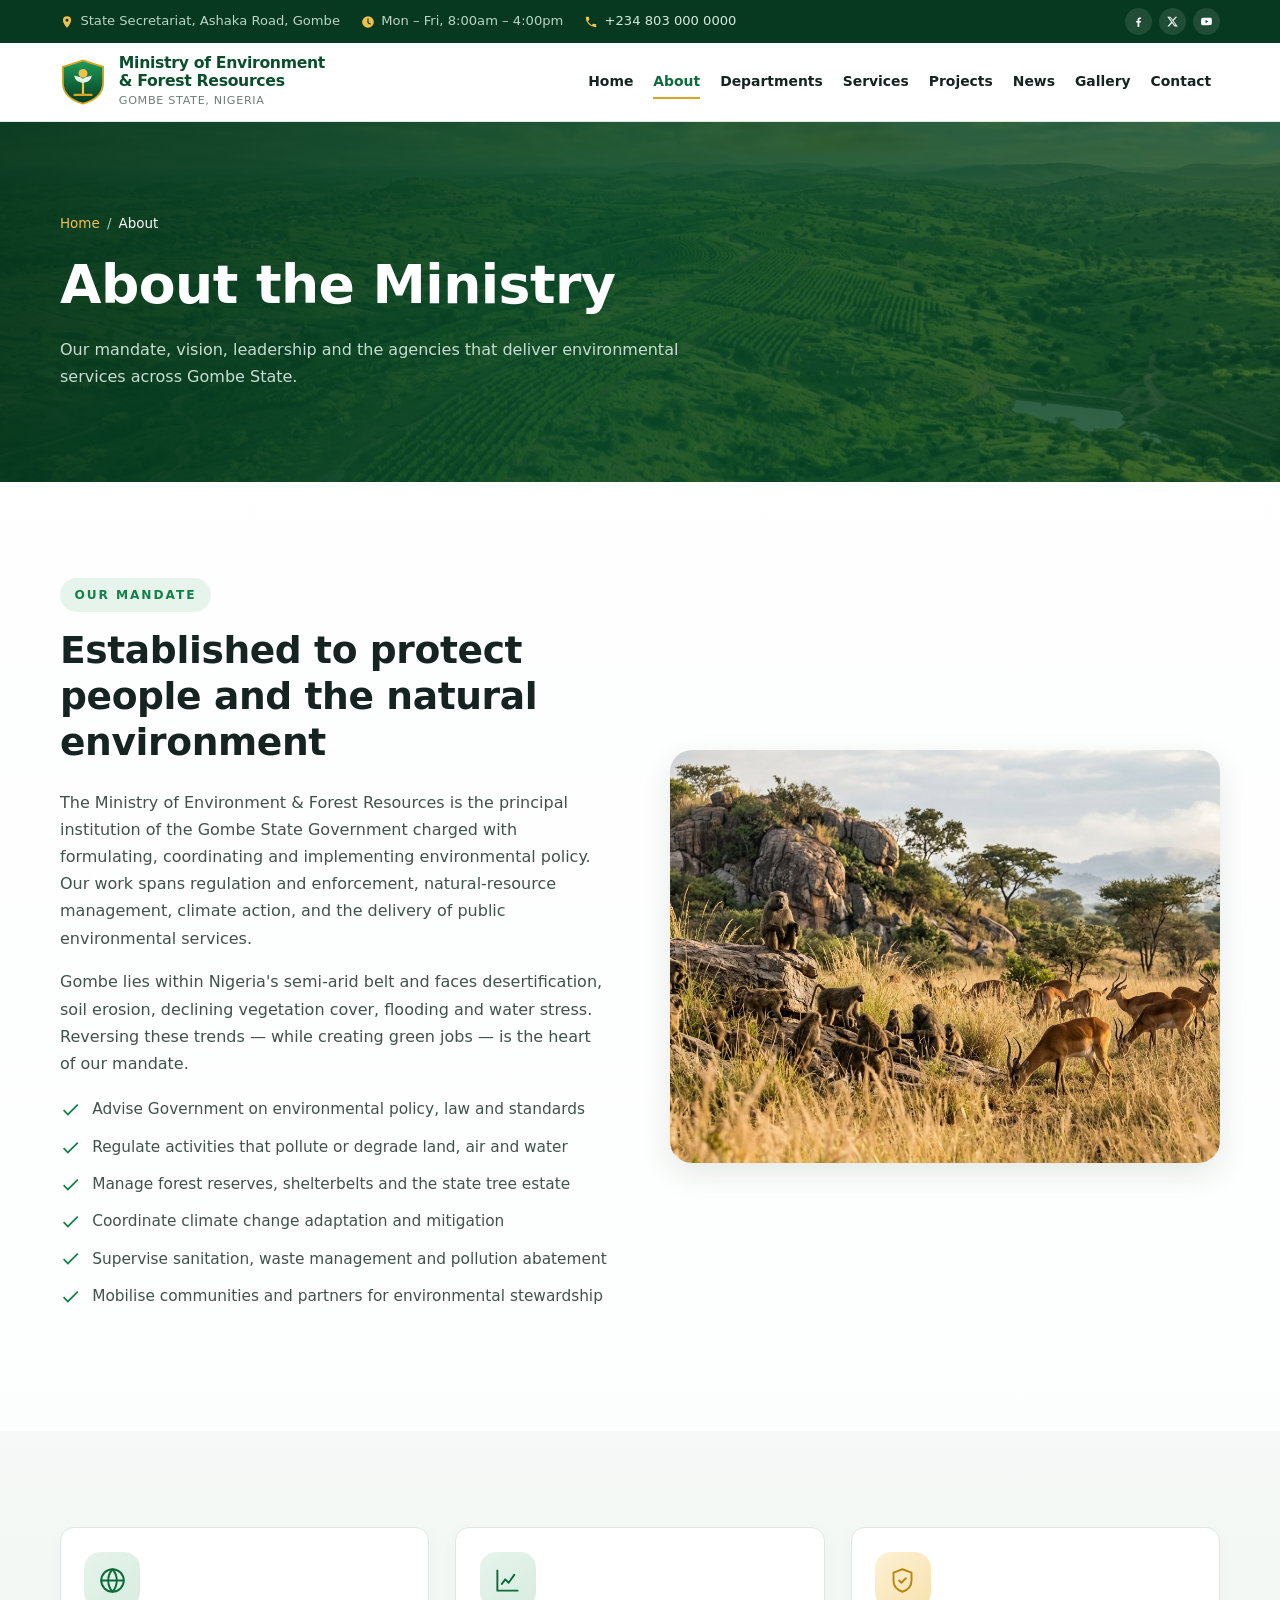
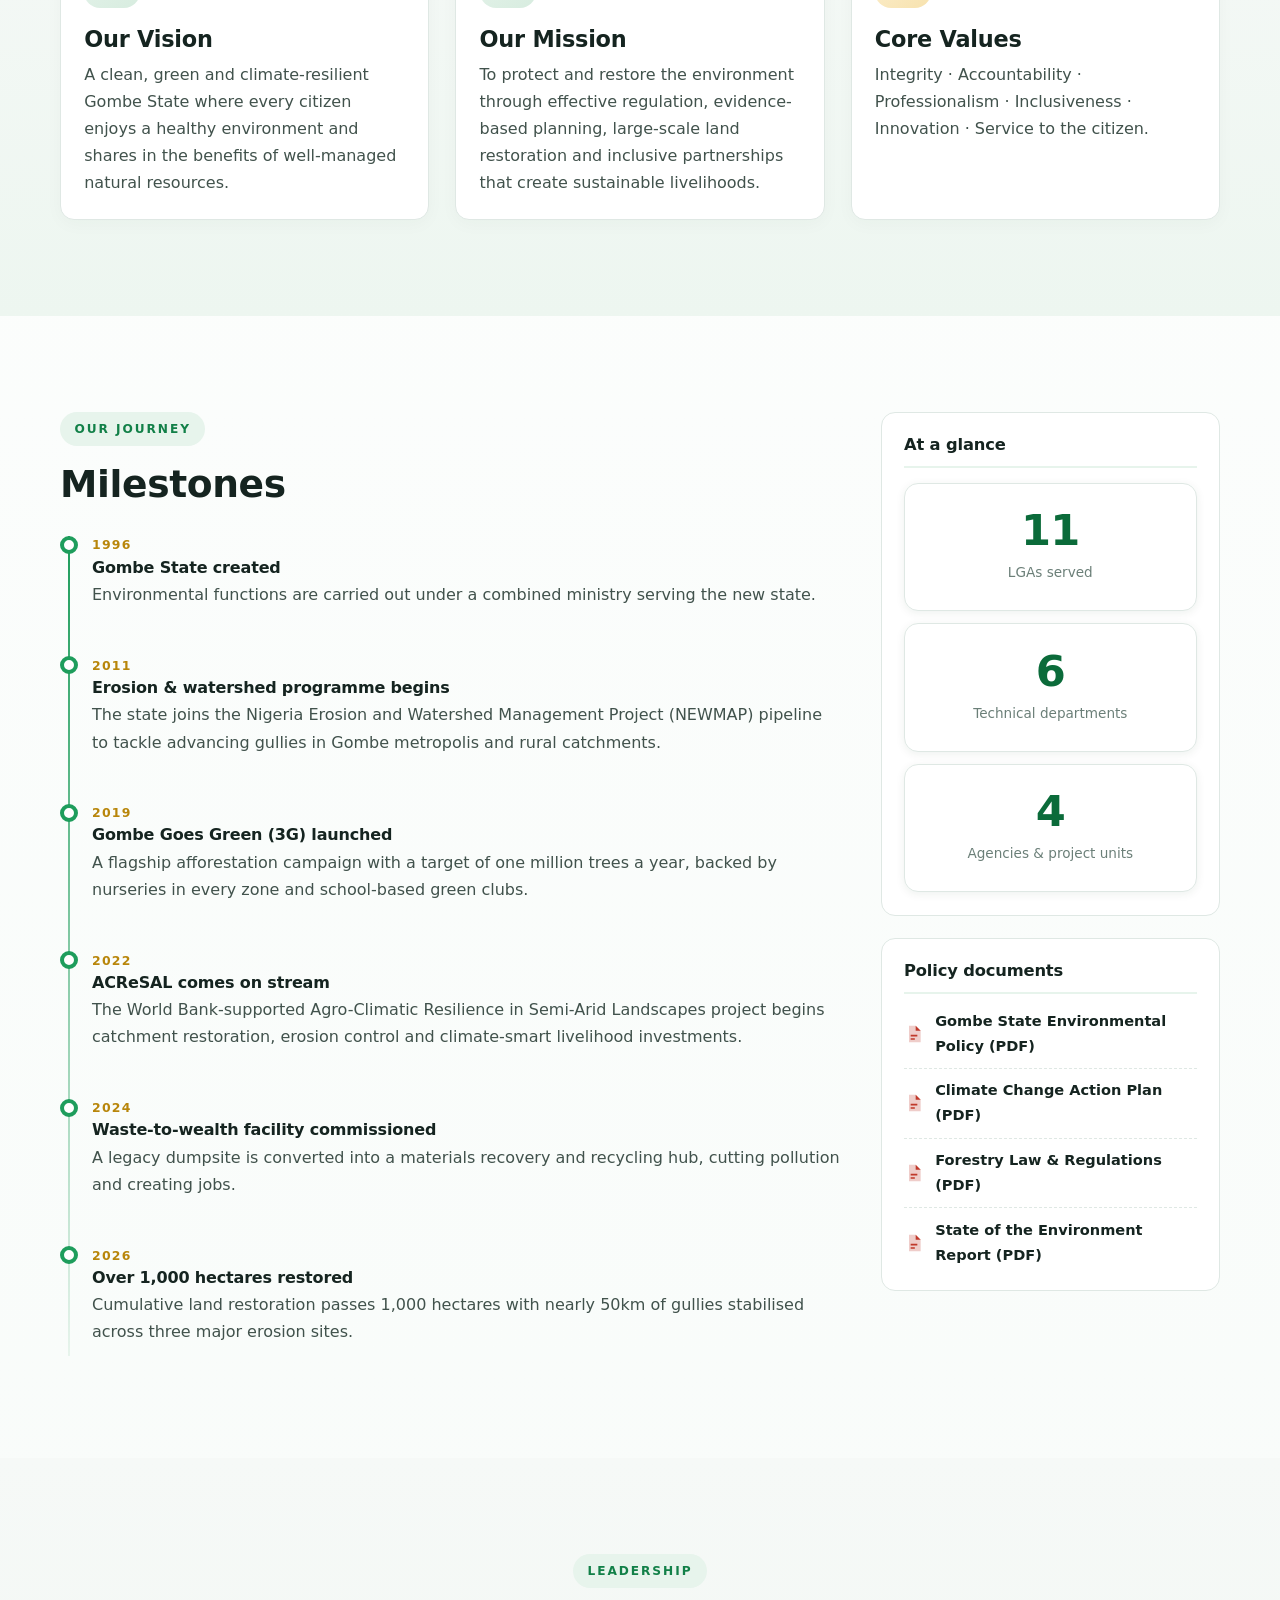
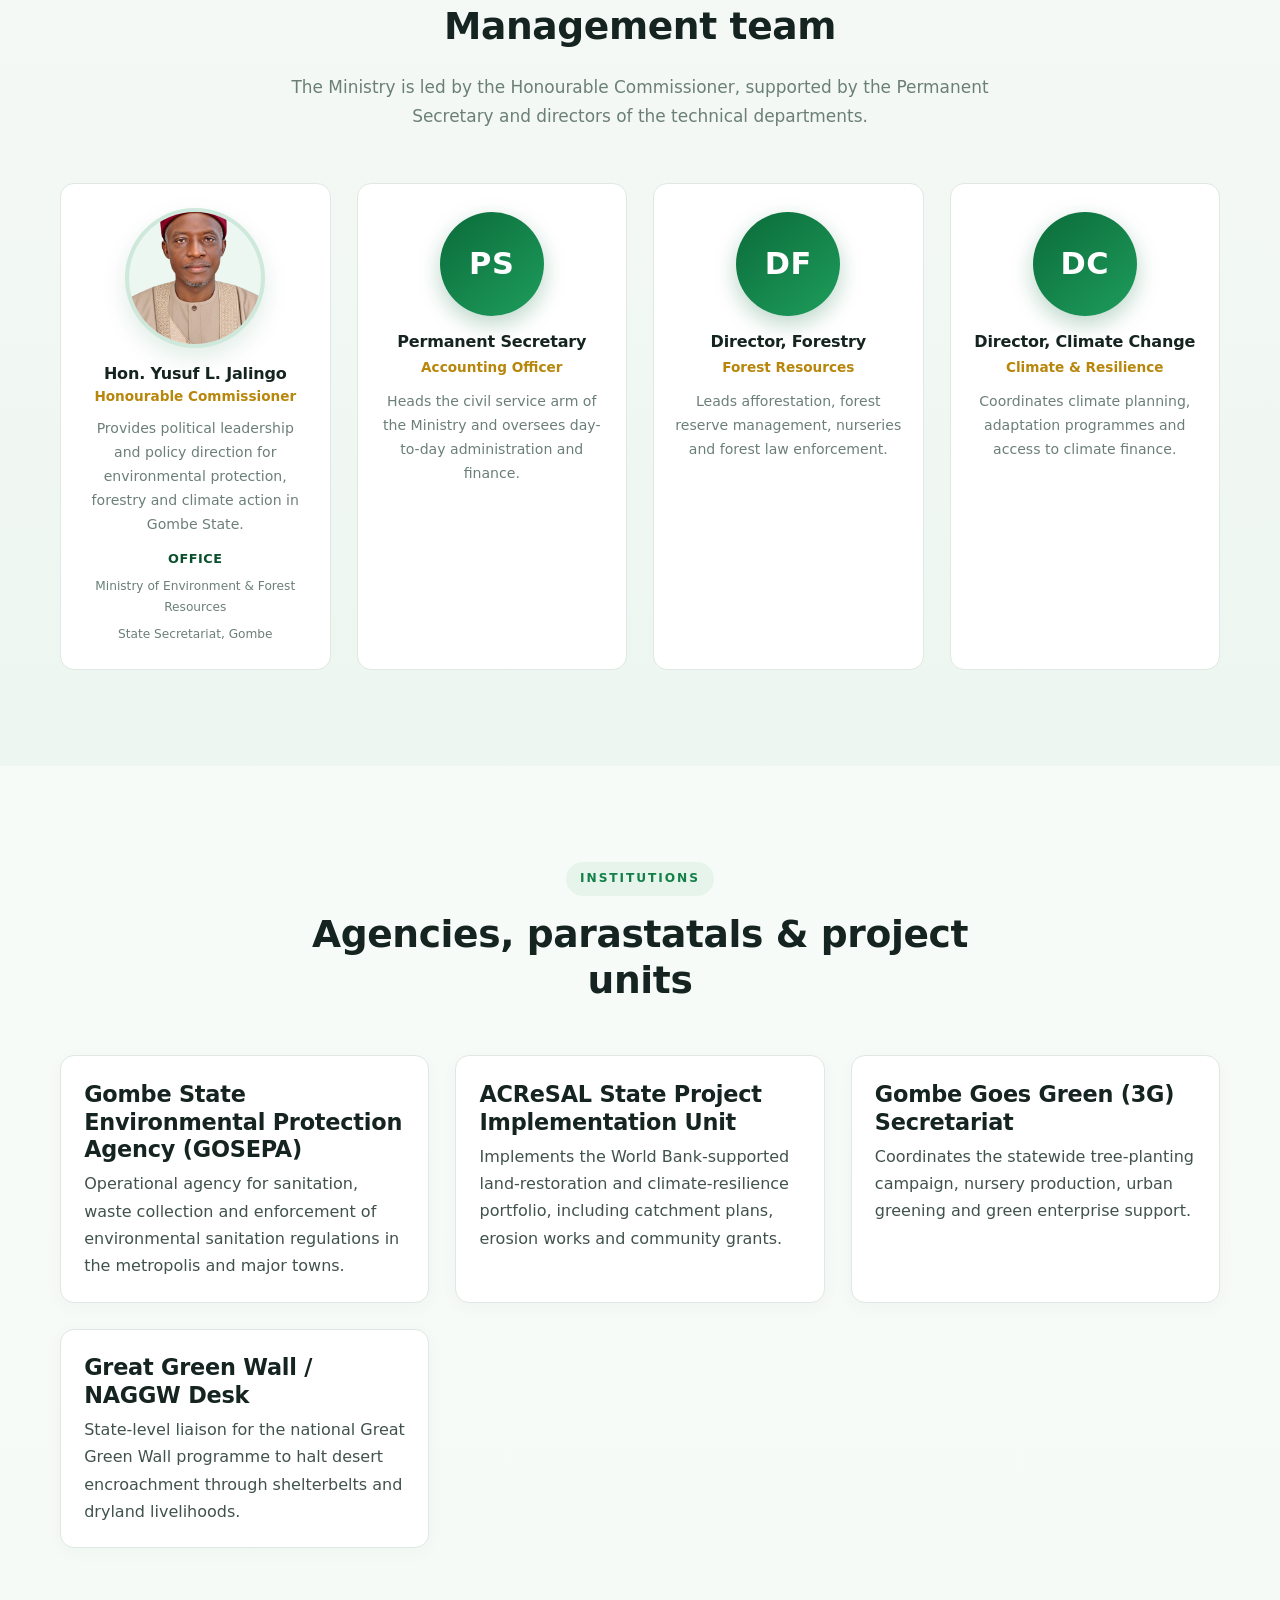
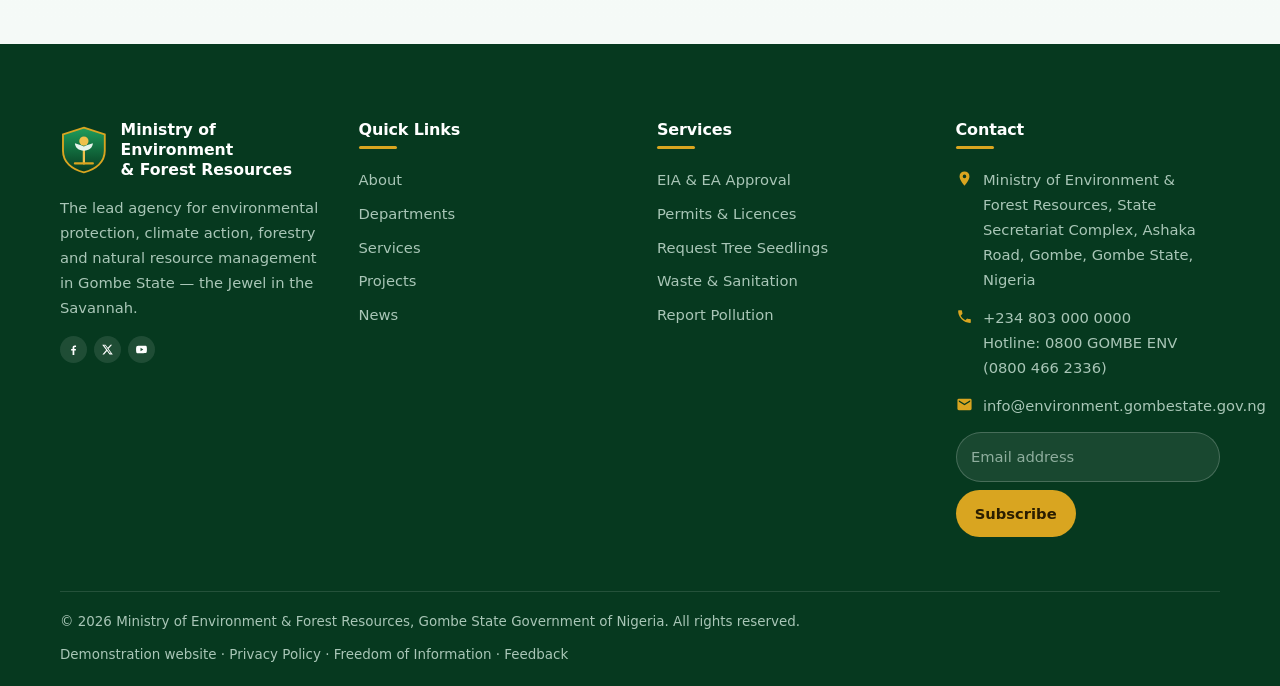
==== about.html @ d5db6b28 "Add files via upload" ====
<!DOCTYPE html>
<html lang="en">
<head>
<meta charset="UTF-8">
<meta name="viewport" content="width=device-width, initial-scale=1">
<meta name="description" content="Mandate, vision, mission, leadership and agencies of the Gombe State Ministry of Environment & Forest Resources.">
<meta name="theme-color" content="#0b6b3a">
<meta property="og:title" content="About Us">
<meta property="og:description" content="Mandate, vision, mission, leadership and agencies of the Gombe State Ministry of Environment & Forest Resources.">
<meta property="og:type" content="website">
<title>About Us | Ministry of Environment & Forest Resources, Gombe State Government of Nigeria</title>
<link rel="icon" href="data:image/svg+xml,%3Csvg xmlns='http://www.w3.org/2000/svg' viewBox='0 0 64 64'%3E%3Crect width='64' height='64' rx='14' fill='%230b6b3a'/%3E%3Cpath d='M32 52V28' stroke='%23f0c14b' stroke-width='4'/%3E%3Cpath d='M32 34c-9 0-15-6-15-13 5 2 11 2.5 15 5.5 4-3 10-3.5 15-5.5 0 7-6 13-15 13z' fill='%23e7f4ec'/%3E%3C/svg%3E">
<link rel="stylesheet" href="assets/css/style.css">
</head>
<body>
<a class="skip-link" href="#main">Skip to main content</a>

<!-- ============ TOP BAR ============ -->
<div class="topbar">
  <div class="container">
    <ul class="topbar-list">
      <li><svg viewBox="0 0 24 24" fill="currentColor" aria-hidden="true"><path d="M12 2a7 7 0 0 0-7 7c0 5.3 7 13 7 13s7-7.7 7-13a7 7 0 0 0-7-7Zm0 9.5A2.5 2.5 0 1 1 12 6.5a2.5 2.5 0 0 1 0 5Z"/></svg> State Secretariat, Ashaka Road, Gombe</li>
      <li><svg viewBox="0 0 24 24" fill="currentColor" aria-hidden="true"><path d="M12 2a10 10 0 1 0 0 20 10 10 0 0 0 0-20Zm1 10.6 4 2.3-1 1.7-5-2.9V6h2Z"/></svg> Mon – Fri, 8:00am – 4:00pm</li>
      <li><svg viewBox="0 0 24 24" fill="currentColor" aria-hidden="true"><path d="M6.6 10.8a15 15 0 0 0 6.6 6.6l2.2-2.2a1 1 0 0 1 1-.2 11 11 0 0 0 3.5.6 1 1 0 0 1 1 1V20a1 1 0 0 1-1 1A17 17 0 0 1 3 4a1 1 0 0 1 1-1h3.5a1 1 0 0 1 1 1 11 11 0 0 0 .6 3.5 1 1 0 0 1-.3 1Z"/></svg> <a href="tel:+2348030000000">+234 803 000 0000</a></li>
    </ul>
    <div class="socials" aria-label="Social media">
      <a href="#" aria-label="Facebook"><svg viewBox="0 0 24 24" fill="currentColor" aria-hidden="true"><path d="M13.5 22v-8h2.7l.4-3.1h-3.1V8.9c0-.9.3-1.5 1.6-1.5h1.6V4.6c-.3 0-1.3-.1-2.4-.1-2.4 0-4 1.4-4 4.1v2.3H7.6V14h2.7v8Z"/></svg></a>
      <a href="#" aria-label="X (Twitter)"><svg viewBox="0 0 24 24" fill="currentColor" aria-hidden="true"><path d="M17.5 3h3l-6.6 7.6L21.8 21h-6l-4.7-6.1L5.7 21H2.6l7-8.1L2.2 3h6.1l4.3 5.6Zm-1.1 16h1.7L7.7 4.8H5.9Z"/></svg></a>
      <a href="#" aria-label="YouTube"><svg viewBox="0 0 24 24" fill="currentColor" aria-hidden="true"><path d="M22 12s0-3.3-.4-4.9a2.6 2.6 0 0 0-1.8-1.8C18.1 5 12 5 12 5s-6.1 0-7.8.4a2.6 2.6 0 0 0-1.8 1.8C2 8.7 2 12 2 12s0 3.3.4 4.9a2.6 2.6 0 0 0 1.8 1.8C5.9 19 12 19 12 19s6.1 0 7.8-.4a2.6 2.6 0 0 0 1.8-1.8C22 15.3 22 12 22 12Zm-11.8 3.1V8.9l5.2 3.1Z"/></svg></a>
    </div>
  </div>
</div>

<!-- ============ HEADER ============ -->
<header class="site-header">
  <div class="container nav-wrap">
    <a class="brand" href="index.html">
      <svg class="crest" viewBox="0 0 64 64" role="img" aria-label="Gombe State coat of arms">
  <defs><linearGradient id="cg" x1="0" y1="0" x2="0" y2="1">
    <stop offset="0" stop-color="#1e9d5c"/><stop offset="1" stop-color="#06391f"/></linearGradient></defs>
  <path d="M32 2 60 11v22c0 15-11.7 25-28 29C15.7 58 4 48 4 33V11z" fill="url(#cg)" stroke="#d9a520" stroke-width="2.5"/>
  <circle cx="32" cy="20" r="6.2" fill="#f0c14b"/>
  <path d="M32 50V31" stroke="#f0c14b" stroke-width="3" stroke-linecap="round"/>
  <path d="M32 33c-7 0-12-4.6-12-10 4 1.6 8.4 2 12 4.4 3.6-2.4 8-2.8 12-4.4 0 5.4-5 10-12 10z" fill="#e7f4ec"/>
  <path d="M20 50h24" stroke="#d9a520" stroke-width="3" stroke-linecap="round"/>
</svg>
      <span class="brand-text">
        <strong>Ministry of Environment<br>&amp; Forest Resources</strong>
        <span>Gombe State, Nigeria</span>
      </span>
    </a>
    <button class="nav-toggle" aria-expanded="false" aria-controls="primary-nav" aria-label="Toggle navigation menu">
      <span></span><span></span><span></span>
    </button>
    <nav class="main-nav" id="primary-nav" aria-label="Primary">
      <ul><li><a href="index.html">Home</a></li><li><a href="about.html" class="active" aria-current="page">About</a></li><li><a href="departments.html">Departments</a></li><li><a href="services.html">Services</a></li><li><a href="projects.html">Projects</a></li><li><a href="news.html">News</a></li><li><a href="gallery.html">Gallery</a></li><li><a href="contact.html">Contact</a></li></ul>
      <div class="nav-cta"><a class="btn btn-primary btn-sm" href="contact.html#report"><svg class="" viewBox="0 0 24 24" fill="none" stroke="currentColor" stroke-width="1.8" stroke-linecap="round" stroke-linejoin="round" aria-hidden="true"><path d="M10.3 3.9 1.8 18a2 2 0 0 0 1.7 3h17a2 2 0 0 0 1.7-3L13.7 3.9a2 2 0 0 0-3.4 0Z"/><path d="M12 9v4"/><path d="M12 17h.01"/></svg> Report an Issue</a></div>
    </nav>
  </div>
</header>
<div class="nav-backdrop"></div>
<main id="main">

<section class="page-banner">
  <div class="bg" style="background-image:url('assets/img/hero-1.jpg')"></div>
  <div class="container">
    <nav class="crumbs" aria-label="Breadcrumb">
      <a href="index.html">Home</a> <span>/</span> <span aria-current="page">About</span>
    </nav>
    <h1>About the Ministry</h1>
    <p>Our mandate, vision, leadership and the agencies that deliver environmental services across Gombe State.</p>
  </div>
</section>

<section class="section">
  <div class="container split">
    <div class="reveal">
      <span class="eyebrow">Our mandate</span>
      <h2>Established to protect people and the natural environment</h2>
      <p>The Ministry of Environment &amp; Forest Resources is the principal institution of the Gombe State
         Government charged with formulating, coordinating and implementing environmental policy. Our work
         spans regulation and enforcement, natural-resource management, climate action, and the delivery of
         public environmental services.</p>
      <p>Gombe lies within Nigeria's semi-arid belt and faces desertification, soil erosion, declining
         vegetation cover, flooding and water stress. Reversing these trends — while creating green jobs —
         is the heart of our mandate.</p>
      <ul class="ticks">
        <li><svg viewBox="0 0 24 24" fill="currentColor" aria-hidden="true"><path d="M9 16.2 4.8 12l-1.4 1.4L9 19 21 7l-1.4-1.4z"/></svg><span>Advise Government on environmental policy, law and standards</span></li>
        <li><svg viewBox="0 0 24 24" fill="currentColor" aria-hidden="true"><path d="M9 16.2 4.8 12l-1.4 1.4L9 19 21 7l-1.4-1.4z"/></svg><span>Regulate activities that pollute or degrade land, air and water</span></li>
        <li><svg viewBox="0 0 24 24" fill="currentColor" aria-hidden="true"><path d="M9 16.2 4.8 12l-1.4 1.4L9 19 21 7l-1.4-1.4z"/></svg><span>Manage forest reserves, shelterbelts and the state tree estate</span></li>
        <li><svg viewBox="0 0 24 24" fill="currentColor" aria-hidden="true"><path d="M9 16.2 4.8 12l-1.4 1.4L9 19 21 7l-1.4-1.4z"/></svg><span>Coordinate climate change adaptation and mitigation</span></li>
        <li><svg viewBox="0 0 24 24" fill="currentColor" aria-hidden="true"><path d="M9 16.2 4.8 12l-1.4 1.4L9 19 21 7l-1.4-1.4z"/></svg><span>Supervise sanitation, waste management and pollution abatement</span></li>
        <li><svg viewBox="0 0 24 24" fill="currentColor" aria-hidden="true"><path d="M9 16.2 4.8 12l-1.4 1.4L9 19 21 7l-1.4-1.4z"/></svg><span>Mobilise communities and partners for environmental stewardship</span></li>
      </ul>
    </div>
    <div class="split-media reveal">
      <img loading="lazy" decoding="async" src="assets/img/wildlife.jpg" alt="Wildlife in a savannah forest reserve">
    </div>
  </div>
</section>

<section class="section section--soft">
  <div class="container">
    <div class="grid g-3">
      <article class="card reveal"><span class="ico"><svg class="" viewBox="0 0 24 24" fill="none" stroke="currentColor" stroke-width="1.8" stroke-linecap="round" stroke-linejoin="round" aria-hidden="true"><circle cx="12" cy="12" r="10"/><path d="M2 12h20"/><path d="M12 2a15 15 0 0 1 0 20 15 15 0 0 1 0-20Z"/></svg></span><h3>Our Vision</h3>
        <p>A clean, green and climate-resilient Gombe State where every citizen enjoys a healthy environment
           and shares in the benefits of well-managed natural resources.</p></article>
      <article class="card reveal"><span class="ico"><svg class="" viewBox="0 0 24 24" fill="none" stroke="currentColor" stroke-width="1.8" stroke-linecap="round" stroke-linejoin="round" aria-hidden="true"><path d="M3 3v18h18"/><path d="m7 15 3-4 3 3 5-7"/></svg></span><h3>Our Mission</h3>
        <p>To protect and restore the environment through effective regulation, evidence-based planning,
           large-scale land restoration and inclusive partnerships that create sustainable livelihoods.</p></article>
      <article class="card reveal card--gold"><span class="ico"><svg class="" viewBox="0 0 24 24" fill="none" stroke="currentColor" stroke-width="1.8" stroke-linecap="round" stroke-linejoin="round" aria-hidden="true"><path d="M12 2 20 5v7c0 5-3.5 8.5-8 10-4.5-1.5-8-5-8-10V5Z"/><path d="m9 12 2 2 4-4"/></svg></span><h3>Core Values</h3>
        <p>Integrity &middot; Accountability &middot; Professionalism &middot; Inclusiveness &middot; Innovation &middot; Service to the citizen.</p></article>
    </div>
  </div>
</section>

<section class="section">
  <div class="container with-sidebar">
    <div>
      <span class="eyebrow">Our journey</span>
      <h2>Milestones</h2>
      <div class="timeline reveal">
        <div class="tl-item"><span class="yr">1996</span><h4>Gombe State created</h4>
          <p>Environmental functions are carried out under a combined ministry serving the new state.</p></div>
        <div class="tl-item"><span class="yr">2011</span><h4>Erosion &amp; watershed programme begins</h4>
          <p>The state joins the Nigeria Erosion and Watershed Management Project (NEWMAP) pipeline to tackle
             advancing gullies in Gombe metropolis and rural catchments.</p></div>
        <div class="tl-item"><span class="yr">2019</span><h4>Gombe Goes Green (3G) launched</h4>
          <p>A flagship afforestation campaign with a target of one million trees a year, backed by nurseries
             in every zone and school-based green clubs.</p></div>
        <div class="tl-item"><span class="yr">2022</span><h4>ACReSAL comes on stream</h4>
          <p>The World Bank-supported Agro-Climatic Resilience in Semi-Arid Landscapes project begins catchment
             restoration, erosion control and climate-smart livelihood investments.</p></div>
        <div class="tl-item"><span class="yr">2024</span><h4>Waste-to-wealth facility commissioned</h4>
          <p>A legacy dumpsite is converted into a materials recovery and recycling hub, cutting pollution and
             creating jobs.</p></div>
        <div class="tl-item"><span class="yr">2026</span><h4>Over 1,000 hectares restored</h4>
          <p>Cumulative land restoration passes 1,000 hectares with nearly 50km of gullies stabilised across
             three major erosion sites.</p></div>
      </div>
    </div>
    <aside class="sidebar">
      <div class="widget">
        <h4>At a glance</h4>
        <div class="stats stats--light" style="grid-template-columns:1fr;gap:12px">
          <div class="stat"><span class="num" data-count="11">0</span><span class="lbl">LGAs served</span></div>
          <div class="stat"><span class="num" data-count="6">0</span><span class="lbl">Technical departments</span></div>
          <div class="stat"><span class="num" data-count="4">0</span><span class="lbl">Agencies &amp; project units</span></div>
        </div>
      </div>
      <div class="widget">
        <h4>Policy documents</h4>
        <ul>
          <li><a class="dl-item" href="#"><svg viewBox="0 0 24 24" fill="currentColor" aria-hidden="true"><path d="M6 2h8l6 6v14H6Z" opacity=".25"/><path d="M14 2v6h6L14 2Z"/><path d="M8 13h8v2H8zm0 4h5v2H8z"/></svg> Gombe State Environmental Policy (PDF)</a></li>
          <li><a class="dl-item" href="#"><svg viewBox="0 0 24 24" fill="currentColor" aria-hidden="true"><path d="M6 2h8l6 6v14H6Z" opacity=".25"/><path d="M14 2v6h6L14 2Z"/><path d="M8 13h8v2H8zm0 4h5v2H8z"/></svg> Climate Change Action Plan (PDF)</a></li>
          <li><a class="dl-item" href="#"><svg viewBox="0 0 24 24" fill="currentColor" aria-hidden="true"><path d="M6 2h8l6 6v14H6Z" opacity=".25"/><path d="M14 2v6h6L14 2Z"/><path d="M8 13h8v2H8zm0 4h5v2H8z"/></svg> Forestry Law &amp; Regulations (PDF)</a></li>
          <li><a class="dl-item" href="#"><svg viewBox="0 0 24 24" fill="currentColor" aria-hidden="true"><path d="M6 2h8l6 6v14H6Z" opacity=".25"/><path d="M14 2v6h6L14 2Z"/><path d="M8 13h8v2H8zm0 4h5v2H8z"/></svg> State of the Environment Report (PDF)</a></li>
        </ul>
      </div>
    </aside>
  </div>
</section>

<section class="section section--soft">
  <div class="container">
    <div class="section-head reveal">
      <span class="eyebrow">Leadership</span>
      <h2>Management team</h2>
      <p class="lede">The Ministry is led by the Honourable Commissioner, supported by the Permanent Secretary and directors of the technical departments.</p>
    </div>
    <div class="grid g-4">
      <div class="person person--featured reveal">
        <img class="person-photo" src="assets/img/commissioner.png" alt="Hon. Yusuf L. Jalingo, Honourable Commissioner of the Gombe State Ministry of Environment and Forest Resources">
        <h4>Hon. Yusuf L. Jalingo</h4>
        <span class="role">Honourable Commissioner</span>
        <p>Provides political leadership and policy direction for environmental protection, forestry and climate action in Gombe State.</p>
        <div class="person-contact">
          <strong>Office</strong>
          <span>Ministry of Environment &amp; Forest Resources</span>
          <span>State Secretariat, Gombe</span>
        </div>
      </div>
      <div class="person reveal"><div class="avatar">PS</div><h4>Permanent Secretary</h4>
        <span class="role">Accounting Officer</span>
        <p>Heads the civil service arm of the Ministry and oversees day-to-day administration and finance.</p></div>
      <div class="person reveal"><div class="avatar">DF</div><h4>Director, Forestry</h4>
        <span class="role">Forest Resources</span>
        <p>Leads afforestation, forest reserve management, nurseries and forest law enforcement.</p></div>
      <div class="person reveal"><div class="avatar">DC</div><h4>Director, Climate Change</h4>
        <span class="role">Climate &amp; Resilience</span>
        <p>Coordinates climate planning, adaptation programmes and access to climate finance.</p></div>
    </div>
  </div>
</section>

<section class="section">
  <div class="container">
    <div class="section-head reveal">
      <span class="eyebrow">Institutions</span>
      <h2>Agencies, parastatals &amp; project units</h2>
    </div>
    <div class="grid g-2">
      <article class="card reveal"><h3>Gombe State Environmental Protection Agency (GOSEPA)</h3>
        <p>Operational agency for sanitation, waste collection and enforcement of environmental
           sanitation regulations in the metropolis and major towns.</p></article>
      <article class="card reveal"><h3>ACReSAL State Project Implementation Unit</h3>
        <p>Implements the World Bank-supported land-restoration and climate-resilience portfolio, including
           catchment plans, erosion works and community grants.</p></article>
      <article class="card reveal"><h3>Gombe Goes Green (3G) Secretariat</h3>
        <p>Coordinates the statewide tree-planting campaign, nursery production, urban greening and green
           enterprise support.</p></article>
      <article class="card reveal"><h3>Great Green Wall / NAGGW Desk</h3>
        <p>State-level liaison for the national Great Green Wall programme to halt desert encroachment
           through shelterbelts and dryland livelihoods.</p></article>
    </div>
  </div>
</section>

</main>
<!-- ============ FOOTER ============ -->
<footer class="site-footer">
  <div class="container">
    <div class="footer-grid">
      <div>
        <div class="footer-brand"><svg class="crest" viewBox="0 0 64 64" role="img" aria-label="Gombe State coat of arms">
  <defs><linearGradient id="cg" x1="0" y1="0" x2="0" y2="1">
    <stop offset="0" stop-color="#1e9d5c"/><stop offset="1" stop-color="#06391f"/></linearGradient></defs>
  <path d="M32 2 60 11v22c0 15-11.7 25-28 29C15.7 58 4 48 4 33V11z" fill="url(#cg)" stroke="#d9a520" stroke-width="2.5"/>
  <circle cx="32" cy="20" r="6.2" fill="#f0c14b"/>
  <path d="M32 50V31" stroke="#f0c14b" stroke-width="3" stroke-linecap="round"/>
  <path d="M32 33c-7 0-12-4.6-12-10 4 1.6 8.4 2 12 4.4 3.6-2.4 8-2.8 12-4.4 0 5.4-5 10-12 10z" fill="#e7f4ec"/>
  <path d="M20 50h24" stroke="#d9a520" stroke-width="3" stroke-linecap="round"/>
</svg><strong>Ministry of Environment<br>&amp; Forest Resources</strong></div>
        <p>The lead agency for environmental protection, climate action, forestry and natural resource management in Gombe State — the Jewel in the Savannah.</p>
        <div class="socials" aria-label="Social media">
          <a href="#" aria-label="Facebook"><svg viewBox="0 0 24 24" fill="currentColor" aria-hidden="true"><path d="M13.5 22v-8h2.7l.4-3.1h-3.1V8.9c0-.9.3-1.5 1.6-1.5h1.6V4.6c-.3 0-1.3-.1-2.4-.1-2.4 0-4 1.4-4 4.1v2.3H7.6V14h2.7v8Z"/></svg></a>
          <a href="#" aria-label="X (Twitter)"><svg viewBox="0 0 24 24" fill="currentColor" aria-hidden="true"><path d="M17.5 3h3l-6.6 7.6L21.8 21h-6l-4.7-6.1L5.7 21H2.6l7-8.1L2.2 3h6.1l4.3 5.6Zm-1.1 16h1.7L7.7 4.8H5.9Z"/></svg></a>
          <a href="#" aria-label="YouTube"><svg viewBox="0 0 24 24" fill="currentColor" aria-hidden="true"><path d="M22 12s0-3.3-.4-4.9a2.6 2.6 0 0 0-1.8-1.8C18.1 5 12 5 12 5s-6.1 0-7.8.4a2.6 2.6 0 0 0-1.8 1.8C2 8.7 2 12 2 12s0 3.3.4 4.9a2.6 2.6 0 0 0 1.8 1.8C5.9 19 12 19 12 19s6.1 0 7.8-.4a2.6 2.6 0 0 0 1.8-1.8C22 15.3 22 12 22 12Zm-11.8 3.1V8.9l5.2 3.1Z"/></svg></a>
        </div>
      </div>
      <div>
        <h4>Quick Links</h4>
        <ul class="footer-links"><li><a href="about.html">About</a></li><li><a href="departments.html">Departments</a></li><li><a href="services.html">Services</a></li><li><a href="projects.html">Projects</a></li><li><a href="news.html">News</a></li></ul>
      </div>
      <div>
        <h4>Services</h4>
        <ul class="footer-links">
          <li><a href="services.html#eia">EIA &amp; EA Approval</a></li>
          <li><a href="services.html#permits">Permits &amp; Licences</a></li>
          <li><a href="services.html#seedlings">Request Tree Seedlings</a></li>
          <li><a href="services.html#waste">Waste &amp; Sanitation</a></li>
          <li><a href="contact.html#report">Report Pollution</a></li>
        </ul>
      </div>
      <div>
        <h4>Contact</h4>
        <ul class="footer-contact">
          <li><svg viewBox="0 0 24 24" fill="currentColor" aria-hidden="true"><path d="M12 2a7 7 0 0 0-7 7c0 5.3 7 13 7 13s7-7.7 7-13a7 7 0 0 0-7-7Zm0 9.5A2.5 2.5 0 1 1 12 6.5a2.5 2.5 0 0 1 0 5Z"/></svg><span>Ministry of Environment &amp; Forest Resources, State Secretariat Complex, Ashaka Road, Gombe, Gombe State, Nigeria</span></li>
          <li><svg viewBox="0 0 24 24" fill="currentColor" aria-hidden="true"><path d="M6.6 10.8a15 15 0 0 0 6.6 6.6l2.2-2.2a1 1 0 0 1 1-.2 11 11 0 0 0 3.5.6 1 1 0 0 1 1 1V20a1 1 0 0 1-1 1A17 17 0 0 1 3 4a1 1 0 0 1 1-1h3.5a1 1 0 0 1 1 1 11 11 0 0 0 .6 3.5 1 1 0 0 1-.3 1Z"/></svg><span><a href="tel:+2348030000000">+234 803 000 0000</a><br>Hotline: 0800 GOMBE ENV (0800 466 2336)</span></li>
          <li><svg viewBox="0 0 24 24" fill="currentColor" aria-hidden="true"><path d="M20 4H4a2 2 0 0 0-2 2v12a2 2 0 0 0 2 2h16a2 2 0 0 0 2-2V6a2 2 0 0 0-2-2Zm0 4-8 5-8-5V6l8 5 8-5Z"/></svg><span><a href="mailto:info@environment.gombestate.gov.ng">info@environment.gombestate.gov.ng</a></span></li>
        </ul>
        <form class="newsletter" data-validate novalidate aria-label="Newsletter signup">
          <input type="email" name="email" placeholder="Email address" required aria-label="Email address">
          <button type="submit">Subscribe</button>
        </form>
      </div>
    </div>
    <div class="footer-bottom">
      <span>&copy; <span data-year>2026</span> Ministry of Environment & Forest Resources, Gombe State Government of Nigeria. All rights reserved.</span>
      <span>Demonstration website &middot; <a href="#">Privacy Policy</a> &middot; <a href="#">Freedom of Information</a> &middot; <a href="contact.html">Feedback</a></span>
    </div>
  </div>
</footer>
<button class="to-top" aria-label="Back to top">
  <svg viewBox="0 0 24 24" aria-hidden="true"><path d="m6 15 6-6 6 6"/></svg>
</button>
<script src="assets/js/main.js"></script>
</body>
</html>
---- assets/css/style.css ----
/* ==========================================================================
   Gombe State Ministry of Environment & Forest Resources
   Main stylesheet  |  Mobile-first, fully responsive
   ========================================================================== */

/* ---------- 1. Design tokens ---------- */
:root{
  --green-900:#06391f;
  --green-800:#0a4f2c;
  --green-700:#0b6b3a;
  --green-600:#128048;
  --green-500:#1e9d5c;
  --green-100:#e7f4ec;
  --green-50:#f3faf6;
  --gold-600:#b8860b;
  --gold-500:#d9a520;
  --gold-400:#f0c14b;
  --earth:#8a5a2b;
  --ink:#152420;
  --body:#41524c;
  --muted:#6b7f78;
  --line:#dfe8e4;
  --white:#ffffff;
  --bg-soft:#f6f9f7;
  --danger:#c0392b;

  --radius-s:8px;
  --radius:14px;
  --radius-l:22px;
  --shadow-s:0 2px 10px rgba(6,57,31,.07);
  --shadow:0 10px 30px rgba(6,57,31,.10);
  --shadow-l:0 22px 60px rgba(6,57,31,.16);
  --container:1200px;
  --header-h:78px;
  --ease:cubic-bezier(.22,.8,.3,1);
  --ff:'Segoe UI',system-ui,-apple-system,'Helvetica Neue',Arial,sans-serif;
}

/* ---------- 2. Reset ---------- */
*,*::before,*::after{box-sizing:border-box;}
html{scroll-behavior:smooth;-webkit-text-size-adjust:100%;}
body{
  margin:0;font-family:var(--ff);color:var(--body);background:linear-gradient(180deg,#f8fbf9 0%,#eef7f2 100%);
  font-size:16px;line-height:1.7;overflow-x:hidden;
}
main{display:block;background:linear-gradient(180deg,#ffffff 0%,#f5faf7 100%);}
img{max-width:100%;display:block;height:auto;}
a{color:var(--green-700);text-decoration:none;transition:color .2s var(--ease);}
a:hover{color:var(--gold-600);}
ul{margin:0;padding:0;list-style:none;}
h1,h2,h3,h4,h5{margin:0 0 .6em;color:var(--ink);line-height:1.22;font-weight:700;letter-spacing:-.01em;}
h1{font-size:clamp(2rem,5vw,3.35rem);}
h2{font-size:clamp(1.55rem,3.4vw,2.35rem);}
h3{font-size:clamp(1.15rem,2vw,1.4rem);}
p{margin:0 0 1.05em;}
button,input,select,textarea{font:inherit;color:inherit;}
:focus-visible{outline:3px solid var(--gold-500);outline-offset:2px;border-radius:4px;}
.skip-link{position:absolute;left:-999px;top:0;z-index:999;background:var(--green-800);color:#fff;padding:.8rem 1.2rem;}
.skip-link:focus{left:0;color:#fff;}

/* ---------- 3. Layout helpers ---------- */
.container{width:100%;max-width:var(--container);margin-inline:auto;padding-inline:20px;}
.section{padding:clamp(56px,8vw,96px) 0;}
.section--soft{background:linear-gradient(180deg,var(--bg-soft),#edf6f0);}
.section--green{background:linear-gradient(140deg,var(--green-900),var(--green-700));color:#d8e9e0;}
.section--green h2,.section--green h3{color:#fff;}
.grid{display:grid;gap:26px;}
.g-2{grid-template-columns:repeat(auto-fit,minmax(300px,1fr));}
.g-3{grid-template-columns:repeat(auto-fit,minmax(275px,1fr));}
.g-4{grid-template-columns:repeat(auto-fit,minmax(232px,1fr));}
.text-center{text-align:center;}
.mb-0{margin-bottom:0;}

.section-head{max-width:720px;margin:0 auto clamp(32px,5vw,52px);text-align:center;}
.section-head.left{margin-inline:0;text-align:left;}
.eyebrow{
  display:inline-flex;align-items:center;gap:.5rem;font-size:.76rem;font-weight:700;
  letter-spacing:.16em;text-transform:uppercase;color:var(--green-600);
  background:var(--green-100);padding:.42rem .9rem;border-radius:999px;margin-bottom:1rem;
}
.section--green .eyebrow{background:rgba(255,255,255,.12);color:var(--gold-400);}
.lede{font-size:1.06rem;color:var(--muted);}
.section--green .lede{color:#c3dbd0;}

/* ---------- 4. Buttons ---------- */
.btn{
  display:inline-flex;align-items:center;justify-content:center;gap:.55rem;
  padding:.85rem 1.6rem;border-radius:999px;font-weight:600;font-size:.95rem;
  border:2px solid transparent;cursor:pointer;transition:all .25s var(--ease);text-align:center;
}
.btn svg{width:18px;height:18px;flex:none;}
.btn-primary{background:var(--green-700);color:#fff;box-shadow:0 8px 20px rgba(11,107,58,.28);}
.btn-primary:hover{background:var(--green-800);color:#fff;transform:translateY(-2px);box-shadow:0 14px 28px rgba(11,107,58,.34);}
.btn-gold{background:var(--gold-500);color:#2a1d00;}
.btn-gold:hover{background:var(--gold-400);color:#2a1d00;transform:translateY(-2px);}
.btn-ghost{border-color:currentColor;color:var(--green-800);background:transparent;}
.btn-ghost:hover{background:var(--green-800);color:#fff;border-color:var(--green-800);}
.btn-light{background:rgba(255,255,255,.14);color:#fff;border-color:rgba(255,255,255,.5);backdrop-filter:blur(4px);}
.btn-light:hover{background:#fff;color:var(--green-800);}
.btn-sm{padding:.6rem 1.15rem;font-size:.85rem;}
.btn-block{width:100%;}

/* ---------- 5. Header ---------- */
.topbar{background:var(--green-900);color:#b9d4c6;font-size:.82rem;}
.topbar .container{display:flex;flex-wrap:wrap;gap:.4rem 1.4rem;align-items:center;justify-content:space-between;padding-block:.5rem;}
.topbar a{color:#d5e8de;}
.topbar a:hover{color:var(--gold-400);}
.topbar-list{display:flex;flex-wrap:wrap;gap:.3rem 1.3rem;align-items:center;}
.topbar-list li{display:flex;align-items:center;gap:.4rem;}
.topbar svg{width:14px;height:14px;fill:var(--gold-400);}
.socials{display:flex;gap:.45rem;}
.socials a{
  width:27px;height:27px;display:grid;place-items:center;border-radius:50%;
  background:rgba(255,255,255,.1);transition:.25s var(--ease);
}
.socials a:hover{background:var(--gold-500);}
.socials svg{width:13px;height:13px;fill:#fff;}

.site-header{position:sticky;top:0;z-index:100;background:#fff;box-shadow:0 1px 0 var(--line);transition:box-shadow .3s;}
.site-header.stuck{box-shadow:var(--shadow);}
.nav-wrap{display:flex;align-items:center;justify-content:space-between;gap:1rem;min-height:var(--header-h);}
.brand{display:flex;align-items:center;gap:.8rem;flex:none;}
.brand .crest{width:52px;height:52px;flex:none;}
.brand-text strong{display:block;font-size:.98rem;color:var(--green-800);line-height:1.2;font-weight:800;letter-spacing:-.02em;}
.brand-text span{display:block;font-size:.7rem;color:var(--muted);letter-spacing:.06em;text-transform:uppercase;}

.nav-toggle{
  display:inline-flex;flex-direction:column;justify-content:center;gap:5px;width:48px;height:48px;
  border:1px solid var(--line);border-radius:12px;background:#fff;cursor:pointer;padding:0 11px;
  position:relative;z-index:101; /* must sit ABOVE the open drawer so the X is tappable */
  transition:background .25s var(--ease),border-color .25s var(--ease),box-shadow .25s var(--ease);
}
.nav-toggle:hover{border-color:var(--green-500);background:var(--green-50);}
.nav-toggle:active{transform:scale(.94);}
.nav-toggle[aria-expanded="true"]{background:var(--green-700);border-color:var(--green-700);box-shadow:var(--shadow);}
.nav-toggle[aria-expanded="true"] span{background:#fff;}
.nav-toggle span{display:block;height:2px;background:var(--green-800);border-radius:2px;transition:.3s var(--ease);}
.nav-toggle[aria-expanded="true"] span:nth-child(1){transform:translateY(7px) rotate(45deg);}
.nav-toggle[aria-expanded="true"] span:nth-child(2){opacity:0;}
.nav-toggle[aria-expanded="true"] span:nth-child(3){transform:translateY(-7px) rotate(-45deg);}

.main-nav{
  position:fixed;inset:0 0 0 auto;width:min(86vw,340px);background:#fff;padding:96px 22px 40px;
  transform:translateX(105%);transition:transform .35s var(--ease);overflow-y:auto;
  box-shadow:var(--shadow-l);z-index:99;
}
.main-nav::before{
  content:"Menu";position:absolute;top:38px;left:22px;font-size:.75rem;font-weight:800;
  letter-spacing:.2em;text-transform:uppercase;color:var(--muted);
}
.main-nav.open{transform:translateX(0);}
.main-nav ul{display:flex;flex-direction:column;gap:.15rem;}
.main-nav a{
  display:block;padding:.75rem .5rem;font-weight:600;color:var(--ink);font-size:1rem;
  border-bottom:1px solid var(--line);
}
.main-nav a:hover,.main-nav a.active{color:var(--green-700);}
.nav-cta{margin-top:1.4rem;}
.nav-backdrop{position:fixed;inset:0;background:rgba(6,40,25,.45);opacity:0;visibility:hidden;transition:.3s;z-index:98;}
.nav-backdrop.show{opacity:1;visibility:visible;}

@media(min-width:1100px){
  .nav-toggle{display:none;}
  .nav-backdrop{display:none;}
  .main-nav{
    position:static;width:auto;transform:none;padding:0;box-shadow:none;overflow:visible;
    display:flex;align-items:center;gap:1.2rem;background:transparent;
  }
  .main-nav::before{display:none;}
  .main-nav ul{flex-direction:row;align-items:center;gap:.15rem;}
  .main-nav a{border-bottom:0;padding:.55rem .55rem;font-size:.87rem;border-radius:8px;position:relative;white-space:nowrap;}
  .main-nav a::after{
    content:"";position:absolute;left:.55rem;right:.55rem;bottom:.25rem;height:2px;
    background:var(--gold-500);transform:scaleX(0);transform-origin:left;transition:transform .25s var(--ease);
  }
  .main-nav a:hover::after,.main-nav a.active::after{transform:scaleX(1);}
  .nav-cta{margin:0;display:none;}
  .brand .crest{width:46px;height:46px;}
}
@media(min-width:1340px){
  .nav-cta{display:block;}
  .main-nav{gap:1.5rem;}
  .main-nav a{padding:.55rem .8rem;font-size:.93rem;}
  .main-nav a::after{left:.8rem;right:.8rem;}
  .brand .crest{width:52px;height:52px;}
  .nav-cta .btn{padding:.65rem 1.2rem;font-size:.86rem;}
}
.hero-badge svg{width:15px;height:15px;fill:currentColor;flex:none;}

/* ---------- 6. Hero (home) ---------- */
.hero{position:relative;min-height:min(86vh,720px);display:grid;align-items:center;overflow:hidden;background:var(--green-900);}
.hero-slides{position:absolute;inset:0;}
.hero-slide{
  position:absolute;inset:0;background-size:cover;background-position:center;
  opacity:0;transform:scale(1.08);transition:opacity 1.2s ease,transform 7s linear;
}
.hero-slide.active{opacity:1;transform:scale(1);}
.hero::after{
  content:"";position:absolute;inset:0;
  background:linear-gradient(100deg,rgba(4,38,21,.93) 0%,rgba(6,57,31,.82) 45%,rgba(6,57,31,.35) 100%);
}
.hero .container{position:relative;z-index:2;padding-block:clamp(64px,10vw,110px);}
.hero-inner{max-width:760px;color:#e6f2ec;}
.hero h1{color:#fff;margin-bottom:.5em;text-shadow:0 2px 24px rgba(0,0,0,.3);}
.hero h1 em{font-style:normal;color:var(--gold-400);}
.hero p{font-size:clamp(1rem,1.7vw,1.2rem);max-width:60ch;color:#cfe3d9;}
.hero-actions{display:flex;flex-wrap:wrap;gap:.8rem;margin-top:1.6rem;}
.hero-badge{
  display:inline-flex;align-items:center;gap:.6rem;background:rgba(240,193,75,.16);
  border:1px solid rgba(240,193,75,.45);color:var(--gold-400);padding:.4rem 1rem;border-radius:999px;
  font-size:.78rem;font-weight:700;letter-spacing:.12em;text-transform:uppercase;margin-bottom:1.2rem;
}
.hero-dots{position:absolute;bottom:26px;left:50%;transform:translateX(-50%);display:flex;gap:.6rem;z-index:3;}
.hero-dots button{
  width:36px;height:5px;border-radius:99px;border:0;background:rgba(255,255,255,.35);
  cursor:pointer;transition:.3s;position:relative;
}
/* invisible, finger-friendly hit area around each 5px-tall dot */
.hero-dots button::after{content:"";position:absolute;inset:-18px -6px;}
.hero-dots button:hover{background:rgba(255,255,255,.7);}
.hero-dots button:active{background:var(--gold-400);}
.hero-dots button.active{background:var(--gold-500);width:54px;}

/* quick strip under hero */
.quick-strip{position:relative;z-index:5;margin-top:-58px;}
.quick-strip .grid{gap:0;background:#fff;border-radius:var(--radius-l);overflow:hidden;box-shadow:var(--shadow-l);border:1px solid rgba(11,107,58,.08);}
.quick-item{display:flex;gap:1rem;align-items:flex-start;padding:1.6rem 1.5rem;border-right:1px solid var(--line);transition:.3s var(--ease);background:rgba(255,255,255,.98);}
.quick-item:last-child{border-right:0;}
.quick-item:hover{background:var(--green-50);box-shadow:inset 0 0 0 1px rgba(30,157,92,.08);}
.quick-item .ico{width:44px;height:44px;border-radius:12px;background:var(--green-100);display:grid;place-items:center;flex:none;}
.quick-item .ico svg{width:22px;height:22px;stroke:var(--green-700);fill:none;stroke-width:1.8;}
.quick-item h4{margin:0 0 .2rem;font-size:1rem;}
.quick-item p{margin:0;font-size:.87rem;color:var(--muted);}

/* ---------- 7. Page banner (inner pages) ---------- */
.page-banner{position:relative;background:var(--green-900);color:#fff;padding:clamp(52px,8vw,92px) 0;overflow:hidden;}
.page-banner .bg{position:absolute;inset:0;background-size:cover;background-position:center;opacity:.55;}
.page-banner::after{content:"";position:absolute;inset:0;background:linear-gradient(95deg,rgba(6,57,31,.92) 0%,rgba(10,79,44,.78) 45%,rgba(10,79,44,.55) 100%);}
.page-banner .container{position:relative;z-index:2;}
.page-banner h1{color:#fff;margin-bottom:.35em;}
.page-banner p{color:#c7ded2;max-width:62ch;margin:0;}
.crumbs{display:flex;flex-wrap:wrap;gap:.45rem;font-size:.84rem;color:#a9c8b9;margin-bottom:1rem;}
.crumbs a{color:var(--gold-400);}
.crumbs span[aria-current]{color:#fff;}

/* ---------- 8. Cards ---------- */
.card{
  background:#fff;border:1px solid var(--line);border-radius:var(--radius);padding:1.55rem 1.45rem 1.4rem;
  transition:transform .3s var(--ease),box-shadow .3s var(--ease),border-color .3s;height:100%;
  display:flex;flex-direction:column;box-shadow:0 4px 18px rgba(6,57,31,.03);
}
.card > .card-link{margin-top:auto;padding-top:.5rem;}
.card:hover{transform:translateY(-6px);box-shadow:var(--shadow);border-color:var(--green-100);}
.card h3{margin-bottom:.45rem;}
.card p:last-child{margin-bottom:0;}
.card .ico{
  width:56px;height:56px;border-radius:16px;display:grid;place-items:center;margin-bottom:1.1rem;
  background:linear-gradient(140deg,var(--green-100),#d7ecdf);
}
.card .ico svg{width:27px;height:27px;stroke:var(--green-700);fill:none;stroke-width:1.7;stroke-linecap:round;stroke-linejoin:round;}
.card--gold .ico{background:linear-gradient(140deg,#fdf1d4,#f7e2ae);}
.card--gold .ico svg{stroke:var(--gold-600);}
.card-link{display:inline-flex;align-items:center;gap:.4rem;font-weight:600;font-size:.9rem;margin-top:.9rem;}
.card-link::after{content:"→";transition:transform .25s var(--ease);}
.card-link:hover::after{transform:translateX(4px);}

/* media card */
.mcard{
  background:#fff;border:1px solid var(--line);border-radius:var(--radius);overflow:hidden;
  display:flex;flex-direction:column;height:100%;transition:transform .3s var(--ease),box-shadow .3s var(--ease);
}
.mcard:hover{transform:translateY(-6px);box-shadow:var(--shadow);}
.mcard-img{position:relative;aspect-ratio:16/10;overflow:hidden;background:var(--green-100);}
.mcard-img img{width:100%;height:100%;object-fit:cover;transition:transform .6s var(--ease);}
.mcard:hover .mcard-img img{transform:scale(1.07);}
.tag{
  position:absolute;top:12px;left:12px;background:rgba(6,57,31,.88);color:#fff;font-size:.72rem;
  font-weight:700;letter-spacing:.08em;text-transform:uppercase;padding:.3rem .7rem;border-radius:999px;
}
.tag.gold{background:var(--gold-500);color:#2a1d00;}
.mcard-body{padding:1.35rem 1.4rem 1.5rem;display:flex;flex-direction:column;flex:1;}
.meta{display:flex;flex-wrap:wrap;gap:.35rem .9rem;font-size:.79rem;color:var(--muted);margin-bottom:.6rem;}
.meta span{display:inline-flex;align-items:center;gap:.35rem;}
.meta svg{width:13px;height:13px;stroke:var(--green-600);fill:none;stroke-width:1.8;}
.mcard-body h3{font-size:1.1rem;margin-bottom:.4rem;}
.mcard-body p{font-size:.92rem;color:var(--muted);}
.mcard-body .card-link{margin-top:auto;}

/* ---------- 9. Stats ---------- */
.stats{display:grid;grid-template-columns:repeat(auto-fit,minmax(170px,1fr));gap:22px;}
.stat{
  background:rgba(255,255,255,.07);border:1px solid rgba(255,255,255,.14);border-radius:var(--radius);
  padding:1.6rem 1.3rem;text-align:center;backdrop-filter:blur(3px);
}
.stat .num{font-size:clamp(1.9rem,4.2vw,2.7rem);font-weight:800;color:var(--gold-400);line-height:1;letter-spacing:-.02em;}
.stat .lbl{font-size:.85rem;color:#c6ddd2;margin-top:.5rem;display:block;}
.stats--light .stat{background:#fff;border-color:var(--line);box-shadow:var(--shadow-s);}
.stats--light .num{color:var(--green-700);}
.stats--light .lbl{color:var(--muted);}

/* ---------- 10. Commissioner profile ---------- */
.commissioner-section{padding-top:clamp(48px,7vw,86px);}
.commissioner-card{
  position:relative;display:grid;gap:clamp(1.5rem,3vw,2.5rem);align-items:center;
  background:linear-gradient(135deg,#ffffff 0%,#f5faf7 100%);
  border:1px solid var(--line);border-radius:var(--radius-l);
  padding:clamp(1.2rem,3vw,2rem);box-shadow:var(--shadow);overflow:hidden;isolation:isolate;
}
.commissioner-card::before{
  content:"";position:absolute;inset:auto auto -80px -40px;width:260px;height:260px;border-radius:50%;
  background:radial-gradient(circle, rgba(240,193,75,.35), rgba(240,193,75,0) 65%);
  filter:blur(12px);opacity:0;transition:opacity .3s ease;z-index:-1;
}
.commissioner-card.is-tilting::before{opacity:1;}
@media(min-width:900px){.commissioner-card{grid-template-columns:360px minmax(0,1fr);}}
.commissioner-image{
  position:relative;border-radius:24px;overflow:hidden;background:linear-gradient(135deg,#dfeee6,#e9f2ee);
  min-height:320px;border:1px solid rgba(11,107,58,.12);box-shadow:var(--shadow-s);transition:transform .3s ease, box-shadow .3s ease;
}
.commissioner-card.is-tilting .commissioner-image{transform:scale(1.02) translateY(-4px);box-shadow:0 18px 30px rgba(11,107,58,.15);}
.commissioner-image img{width:100%;height:100%;object-fit:cover;display:block;min-height:320px;}
.commissioner-content{display:flex;flex-direction:column;gap:.75rem;transition:transform .3s ease;}
.commissioner-card.is-tilting .commissioner-content{transform:translateX(4px);}
.commissioner-content h2{margin:0;color:var(--green-900);}
.commissioner-content h3{margin:0;color:var(--green-700);font-size:clamp(1.1rem,2vw,1.4rem);}
.commissioner-divider{height:2px;width:90px;background:linear-gradient(90deg,var(--green-600),var(--gold-400));border-radius:999px;}
.commissioner-details{display:grid;grid-template-columns:repeat(auto-fit,minmax(180px,1fr));gap:1rem;margin-top:.35rem;}
.commissioner-details > div{
  background:var(--green-50);border:1px solid var(--line);border-radius:14px;padding:1rem 1rem .9rem;
}
.detail-label{display:block;font-size:.72rem;letter-spacing:.09em;text-transform:uppercase;color:var(--muted);margin-bottom:.35rem;font-weight:700;}
.commissioner-details strong{font-size:1rem;color:var(--ink);line-height:1.4;display:block;}

/* ---------- 10. Split / feature ---------- */
.split{display:grid;gap:clamp(30px,5vw,60px);align-items:center;grid-template-columns:1fr;}
@media(min-width:900px){.split{grid-template-columns:1fr 1fr;}.split.reverse .split-media{order:2;}}
.split-media{position:relative;}
.split-media img{border-radius:var(--radius-l);box-shadow:var(--shadow);width:100%;object-fit:cover;aspect-ratio:4/3;}
.media-badge{
  position:absolute;right:-10px;bottom:-18px;background:var(--gold-500);color:#2a1d00;border-radius:var(--radius);
  padding:1rem 1.3rem;box-shadow:var(--shadow);max-width:230px;
}
.media-badge strong{display:block;font-size:1.6rem;line-height:1;}
.media-badge span{font-size:.8rem;font-weight:600;}
.ticks{display:grid;gap:.7rem;margin:1.2rem 0 1.6rem;}
.ticks li{display:flex;gap:.7rem;align-items:flex-start;font-size:.96rem;}
.ticks svg{width:21px;height:21px;flex:none;margin-top:.18rem;fill:var(--green-600);}

/* ---------- 11. Accordion ---------- */
.accordion{display:grid;gap:.8rem;}
.acc-item{border:1px solid var(--line);border-radius:var(--radius-s);background:#fff;overflow:hidden;}
.acc-btn{
  width:100%;display:flex;justify-content:space-between;align-items:center;gap:1rem;text-align:left;
  padding:1.05rem 1.2rem;background:none;border:0;cursor:pointer;font-weight:650;color:var(--ink);font-size:1rem;
}
.acc-btn:hover{color:var(--green-700);background:var(--green-50);}
.acc-btn .chev{width:22px;height:22px;flex:none;border-radius:50%;background:var(--green-100);display:grid;place-items:center;transition:.3s var(--ease);}
.acc-btn .chev::before{content:"";width:7px;height:7px;border-right:2px solid var(--green-700);border-bottom:2px solid var(--green-700);transform:rotate(45deg) translate(-2px,-2px);}
.acc-btn[aria-expanded="true"] .chev{transform:rotate(180deg);background:var(--gold-400);}
.acc-panel{max-height:0;overflow:hidden;transition:max-height .35s var(--ease);}
.acc-panel-inner{padding:0 1.2rem 1.2rem;color:var(--muted);font-size:.95rem;}
.acc-panel-inner ul{display:grid;gap:.4rem;margin-top:.5rem;}
.acc-panel-inner li{padding-left:1.1rem;position:relative;}
.acc-panel-inner li::before{content:"";position:absolute;left:0;top:.62em;width:6px;height:6px;border-radius:50%;background:var(--gold-500);}

/* ---------- 12. Tables ---------- */
.table-wrap{overflow-x:auto;border:1px solid var(--line);border-radius:var(--radius);background:#fff;}
table{width:100%;border-collapse:collapse;min-width:560px;font-size:.92rem;}
thead{background:var(--green-800);color:#fff;}
th,td{padding:.9rem 1.1rem;text-align:left;border-bottom:1px solid var(--line);}
th{font-weight:600;font-size:.86rem;letter-spacing:.03em;}
tbody tr:hover{background:var(--green-50);}
tbody tr:last-child td{border-bottom:0;}

/* ---------- 13. Gallery ---------- */
.filters{display:flex;flex-wrap:wrap;gap:.5rem;justify-content:center;margin-bottom:2rem;}
.filter-btn{
  padding:.5rem 1.15rem;border-radius:999px;border:1px solid var(--line);background:#fff;
  cursor:pointer;font-size:.87rem;font-weight:600;color:var(--body);transition:.25s var(--ease);
}
.filter-btn:hover{border-color:var(--green-500);color:var(--green-700);}
.filter-btn.active{background:var(--green-700);border-color:var(--green-700);color:#fff;}
.gallery{display:grid;grid-template-columns:repeat(auto-fill,minmax(250px,1fr));gap:18px;}
.gitem{
  position:relative;border-radius:var(--radius);overflow:hidden;cursor:pointer;aspect-ratio:4/3;
  border:0;padding:0;background:var(--green-100);
}
.gitem img{width:100%;height:100%;object-fit:cover;transition:transform .6s var(--ease);}
.gitem:hover img{transform:scale(1.09);}
.gitem figcaption{
  position:absolute;inset:auto 0 0 0;padding:1.6rem 1rem .9rem;color:#fff;font-size:.88rem;text-align:left;
  background:linear-gradient(transparent,rgba(4,38,21,.9));
}
.gitem.hide{display:none;}
.lightbox{
  position:fixed;inset:0;background:rgba(3,25,14,.94);display:none;place-items:center;z-index:200;padding:20px;
}
.lightbox.open{display:grid;}
.lightbox img{max-width:min(1000px,92vw);max-height:80vh;border-radius:var(--radius);object-fit:contain;}
.lightbox .cap{color:#d8e9e0;text-align:center;margin-top:1rem;font-size:.95rem;}
.lb-close,.lb-nav{
  position:absolute;background:rgba(255,255,255,.14);border:0;color:#fff;width:46px;height:46px;
  border-radius:50%;cursor:pointer;font-size:1.3rem;display:grid;place-items:center;transition:.25s;
}
.lb-close:hover,.lb-nav:hover{background:var(--gold-500);color:#2a1d00;}
.lb-close{top:22px;right:22px;}
.lb-prev{left:18px;top:50%;transform:translateY(-50%);}
.lb-next{right:18px;top:50%;transform:translateY(-50%);}

/* ---------- 14. Forms ---------- */
.form-grid{display:grid;gap:1.05rem;grid-template-columns:repeat(auto-fit,minmax(230px,1fr));}
.field{display:flex;flex-direction:column;gap:.4rem;}
.field.full{grid-column:1/-1;}
.field label{font-size:.87rem;font-weight:600;color:var(--ink);}
.field .req{color:var(--danger);}
.field input,.field select,.field textarea{
  padding:.8rem .95rem;border:1px solid var(--line);border-radius:var(--radius-s);background:#fff;
  transition:border-color .2s,box-shadow .2s;width:100%;
}
.field textarea{min-height:140px;resize:vertical;}
.field input:focus,.field select:focus,.field textarea:focus{
  outline:0;border-color:var(--green-500);box-shadow:0 0 0 3px rgba(30,157,92,.16);
}
.field .err{font-size:.78rem;color:var(--danger);display:none;}
.field.invalid input,.field.invalid select,.field.invalid textarea{border-color:var(--danger);}
.field.invalid .err{display:block;}
.form-note{font-size:.82rem;color:var(--muted);}
.alert{
  display:none;gap:.7rem;align-items:flex-start;padding:1rem 1.15rem;border-radius:var(--radius-s);
  background:var(--green-100);border:1px solid #bfe3ce;color:var(--green-800);font-size:.92rem;margin-bottom:1.2rem;
}
.alert.show{display:flex;}
.checkbox{display:flex;gap:.6rem;align-items:flex-start;font-size:.88rem;font-weight:500!important;line-height:1.55;}
.checkbox input{width:auto;margin-top:.25rem;}

/* ---------- 15. Contact bits ---------- */
.info-card{display:flex;gap:1rem;padding:1.4rem;border:1px solid var(--line);border-radius:var(--radius);background:#fff;height:100%;}
.info-card .ico{width:46px;height:46px;border-radius:12px;background:var(--green-100);display:grid;place-items:center;flex:none;}
.info-card .ico svg{width:21px;height:21px;stroke:var(--green-700);fill:none;stroke-width:1.8;}
.info-card h4{margin:0 0 .25rem;font-size:1rem;}
.info-card p{margin:0;font-size:.89rem;color:var(--muted);overflow-wrap:anywhere;}
.info-card a{overflow-wrap:anywhere;}
.map-embed{border-radius:var(--radius);overflow:hidden;border:1px solid var(--line);background:var(--green-50);min-height:330px;position:relative;}
.map-embed iframe{width:100%;height:100%;min-height:330px;border:0;display:block;}
.map-fallback{position:absolute;inset:0;display:grid;place-items:center;text-align:center;padding:2rem;}

/* ---------- 16. Misc components ---------- */
.notice-band{background:var(--gold-400);color:#2a1d00;font-size:.88rem;}
.notice-band .container{display:flex;gap:.8rem;align-items:center;justify-content:center;padding-block:.6rem;flex-wrap:wrap;text-align:center;}
.notice-band strong{text-transform:uppercase;letter-spacing:.08em;font-size:.76rem;}

.timeline{position:relative;display:grid;gap:1.6rem;padding-left:2rem;}
.timeline::before{content:"";position:absolute;left:8px;top:6px;bottom:6px;width:2px;background:linear-gradient(var(--green-500),var(--green-100));}
.tl-item{position:relative;}
.tl-item::before{content:"";position:absolute;left:-2rem;top:.35rem;width:18px;height:18px;border-radius:50%;background:#fff;border:4px solid var(--green-500);}
.tl-item h4{margin-bottom:.25rem;}
.tl-item .yr{font-size:.78rem;font-weight:700;letter-spacing:.1em;color:var(--gold-600);text-transform:uppercase;}

.progress{height:9px;border-radius:99px;background:var(--green-100);overflow:hidden;margin:.7rem 0 .35rem;}
.progress i{display:block;height:100%;border-radius:99px;background:linear-gradient(90deg,var(--green-600),var(--gold-500));width:0;transition:width 1.4s var(--ease);}

.person{text-align:center;background:#fff;border:1px solid var(--line);border-radius:var(--radius);padding:1.8rem 1.3rem;height:100%;transition:.3s var(--ease);}
.person:hover{box-shadow:var(--shadow);transform:translateY(-5px);}
.person--featured{padding:1.5rem;display:flex;flex-direction:column;align-items:center;justify-content:center;}
.person-photo{
  width:140px;height:140px;border-radius:50%;object-fit:cover;margin:0 auto 1rem;display:block;
  border:4px solid rgba(30,157,92,.15);background:#edf7f1;box-shadow:0 10px 24px rgba(11,107,58,.12);
}
.avatar{
  width:104px;height:104px;border-radius:50%;margin:0 auto 1rem;display:grid;place-items:center;
  background:linear-gradient(140deg,var(--green-700),var(--green-500));color:#fff;font-size:1.9rem;font-weight:700;
  box-shadow:0 8px 22px rgba(11,107,58,.28);letter-spacing:.02em;
}
.person h4{margin-bottom:.1rem;}
.person .role{font-size:.85rem;color:var(--gold-600);font-weight:650;}
.person p{font-size:.88rem;color:var(--muted);margin-top:.6rem;margin-bottom:0;}
.person-contact{display:grid;gap:.4rem;margin-top:.7rem;font-size:.76rem;color:var(--muted);}
.person-contact strong{color:var(--green-800);font-size:.8rem;letter-spacing:.04em;text-transform:uppercase;}

.partners{display:flex;flex-wrap:wrap;gap:1rem;justify-content:center;}
.partner{
  padding:.85rem 1.4rem;border:1px dashed var(--line);border-radius:var(--radius-s);background:#fff;
  font-weight:700;color:var(--green-800);font-size:.9rem;letter-spacing:.02em;
}

.cta-band{
  background:linear-gradient(120deg,var(--green-800),var(--green-600));border-radius:var(--radius-l);
  padding:clamp(30px,5vw,54px);color:#e2f0e9;display:grid;gap:1.6rem;align-items:center;box-shadow:var(--shadow);
}
@media(min-width:860px){.cta-band{grid-template-columns:1.6fr auto;}}
.cta-band h2{color:#fff;margin-bottom:.35em;}
.cta-band p{margin:0;color:#c6ddd2;}
.cta-actions{display:flex;flex-wrap:wrap;gap:.8rem;}

.sidebar{display:grid;gap:1.4rem;align-content:start;}
.widget{border:1px solid var(--line);border-radius:var(--radius);padding:1.4rem;background:#fff;}
.widget h4{font-size:1.02rem;padding-bottom:.7rem;border-bottom:2px solid var(--green-100);margin-bottom:.9rem;}
.widget li + li{margin-top:.6rem;padding-top:.6rem;border-top:1px dashed var(--line);}
.widget a{font-size:.91rem;font-weight:600;color:var(--ink);}
.widget a:hover{color:var(--green-700);}
.widget .date{display:block;font-size:.76rem;color:var(--muted);font-weight:500;}
.dl-item{display:flex;gap:.7rem;align-items:center;font-size:.9rem;}
.dl-item svg{width:20px;height:20px;fill:var(--danger);flex:none;}
@media(min-width:960px){.with-sidebar{display:grid;grid-template-columns:minmax(0,2.3fr) minmax(260px,1fr);gap:40px;}}

/* ---------- 17. Footer ---------- */
.site-footer{background:var(--green-900);color:#a9c6b7;padding-top:clamp(48px,7vw,76px);font-size:.92rem;}
.site-footer h4{color:#fff;font-size:1rem;margin-bottom:1.1rem;position:relative;padding-bottom:.6rem;}
.site-footer h4::after{content:"";position:absolute;left:0;bottom:0;width:38px;height:3px;background:var(--gold-500);border-radius:2px;}
.site-footer a{color:#a9c6b7;}
.site-footer a:hover{color:var(--gold-400);}
.footer-grid{display:grid;gap:34px;grid-template-columns:repeat(auto-fit,minmax(215px,1fr));}
.footer-brand{display:flex;gap:.8rem;align-items:center;margin-bottom:1rem;}
.footer-brand .crest{width:50px;height:50px;}
.footer-brand strong{color:#fff;font-size:.98rem;display:block;line-height:1.25;}
.footer-links li + li{margin-top:.55rem;}
.footer-contact li{display:flex;gap:.65rem;margin-bottom:.8rem;align-items:flex-start;}
.footer-contact svg{width:17px;height:17px;fill:var(--gold-500);flex:none;margin-top:.2rem;}
.newsletter{display:flex;gap:.5rem;margin-top:.9rem;flex-wrap:wrap;}
.newsletter input{flex:1 1 150px;padding:.7rem .9rem;border-radius:999px;border:1px solid rgba(255,255,255,.2);background:rgba(255,255,255,.08);color:#fff;}
.newsletter input::placeholder{color:#8fae9e;}
.newsletter button{border:0;border-radius:999px;padding:.7rem 1.2rem;background:var(--gold-500);color:#2a1d00;font-weight:700;cursor:pointer;}
.newsletter button:hover{background:var(--gold-400);}
.footer-bottom{
  margin-top:clamp(34px,5vw,54px);border-top:1px solid rgba(255,255,255,.12);padding-block:1.2rem;
  display:flex;flex-wrap:wrap;gap:.6rem 1.4rem;justify-content:space-between;font-size:.84rem;
}

/* ---------- 18. Back to top + reveal ---------- */
.to-top{
  position:fixed;right:18px;bottom:18px;width:46px;height:46px;border-radius:50%;border:0;cursor:pointer;
  background:var(--green-700);color:#fff;display:grid;place-items:center;box-shadow:var(--shadow);
  opacity:0;visibility:hidden;transform:translateY(12px);transition:.3s var(--ease);z-index:90;
}
.to-top.show{opacity:1;visibility:visible;transform:translateY(0);}
.to-top:hover{background:var(--gold-500);color:#2a1d00;}
.to-top svg{width:20px;height:20px;stroke:currentColor;fill:none;stroke-width:2.2;}

.reveal{opacity:0;transform:translateY(26px);transition:opacity .7s var(--ease),transform .7s var(--ease);}
.reveal.in{opacity:1;transform:none;}

@media(prefers-reduced-motion:reduce){
  *{animation:none!important;transition-duration:.01ms!important;scroll-behavior:auto!important;}
  .reveal{opacity:1;transform:none;}
}

/* ---------- 19. Small screens tweaks ---------- */
@media(max-width:640px){
  .topbar-list li:nth-child(1),.topbar-list li:nth-child(2){display:none;}
  .topbar .container{justify-content:space-between;}
}
@media(max-width:767px){
  .quick-strip{margin-top:-30px;}
  .quick-item{border-right:0;border-bottom:1px solid var(--line);}
  .media-badge{position:static;margin-top:1rem;max-width:none;}
  .lb-prev{left:6px;}.lb-next{right:6px;}
}

/* ---------- 19b. Interaction states: pressed feedback + touch devices ---------- */
/* Remove the grey flash on tap; we provide our own pressed styles instead. */
a,button,.btn,.filter-btn,.gitem,.quick-item,.acc-btn,.card,.mcard{-webkit-tap-highlight-color:transparent;}

/* Pressed (:active) feedback — works for mouse click AND finger tap */
.btn:active{transform:translateY(1px) scale(.98);box-shadow:var(--shadow-s);}
.btn-primary:active{background:var(--green-900);}
.btn-gold:active{background:var(--gold-600);color:#fff;}
.btn-ghost:active{background:var(--green-800);color:#fff;border-color:var(--green-800);}
.btn-light:active{background:#fff;color:var(--green-800);}
.filter-btn:active{transform:scale(.96);border-color:var(--green-600);}
.socials a:active{transform:scale(.9);background:var(--gold-500);}
.acc-btn:active{background:var(--green-100);}
.quick-item:active,.card:active,.mcard:active,.person:active{background:var(--green-50);}
.gitem:active{opacity:.85;}
.to-top:active{transform:scale(.92);}
.newsletter button:active{transform:scale(.96);background:var(--gold-600);}
.main-nav a:active{background:var(--green-100);}

/* Touch / no-hover devices: never leave a "stuck" hover lift behind after a tap */
@media(hover:none){
  .btn:hover,.card:hover,.mcard:hover,.person:hover,.quick-item:hover,
  .filter-btn:hover,.socials a:hover,.to-top:hover,.nav-toggle:hover{transform:none;}
  .card:hover,.mcard:hover,.person:hover{box-shadow:none;}
  .quick-item:hover,.acc-btn:hover{background:transparent;}
  .mcard:hover .mcard-img img,.gitem:hover img{transform:none;}
  .card-link:hover::after{transform:none;}
  .btn-primary:hover{background:var(--green-700);box-shadow:0 8px 20px rgba(11,107,58,.28);}
  .btn-gold:hover{background:var(--gold-500);}
  .btn-ghost:hover{background:transparent;color:var(--green-800);}
  .btn-light:hover{background:rgba(255,255,255,.14);color:#fff;}
}

/* Comfortable tap targets on small screens (WCAG 2.5.8) */
@media(max-width:1099px){
  .btn{min-height:46px;}
  .btn-sm{min-height:42px;}
  .filter-btn{min-height:42px;}
  .main-nav a{min-height:48px;display:flex;align-items:center;}
  .socials a{width:40px;height:40px;}
  .socials{gap:.55rem;}
  .topbar .socials a{width:34px;height:34px;}
  .card-link{min-height:44px;align-items:center;}
  .acc-btn{min-height:52px;}
}

/* ---------- 20. Print ---------- */
@media print{
  .site-header,.topbar,.site-footer,.to-top,.hero-dots,.nav-toggle{display:none!important;}
  body{color:#000;}
  .section{padding:12px 0;}
}
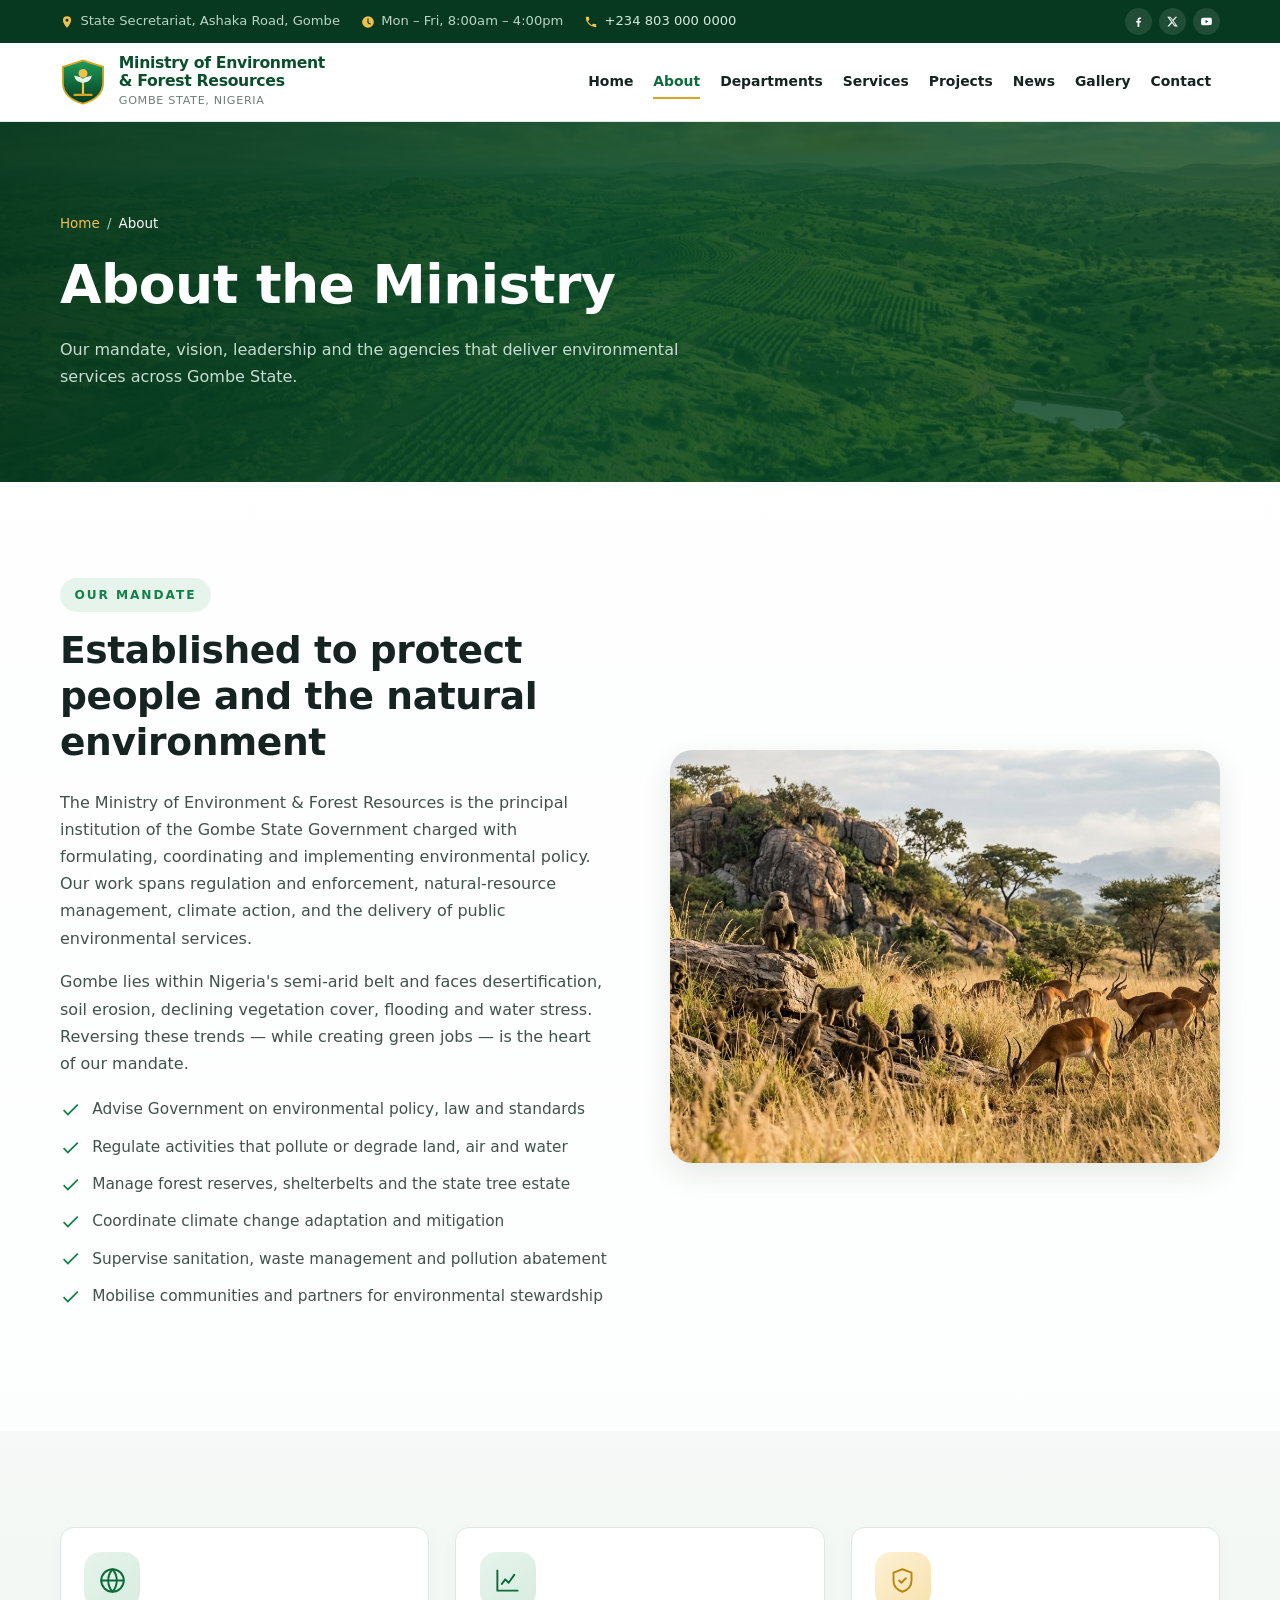
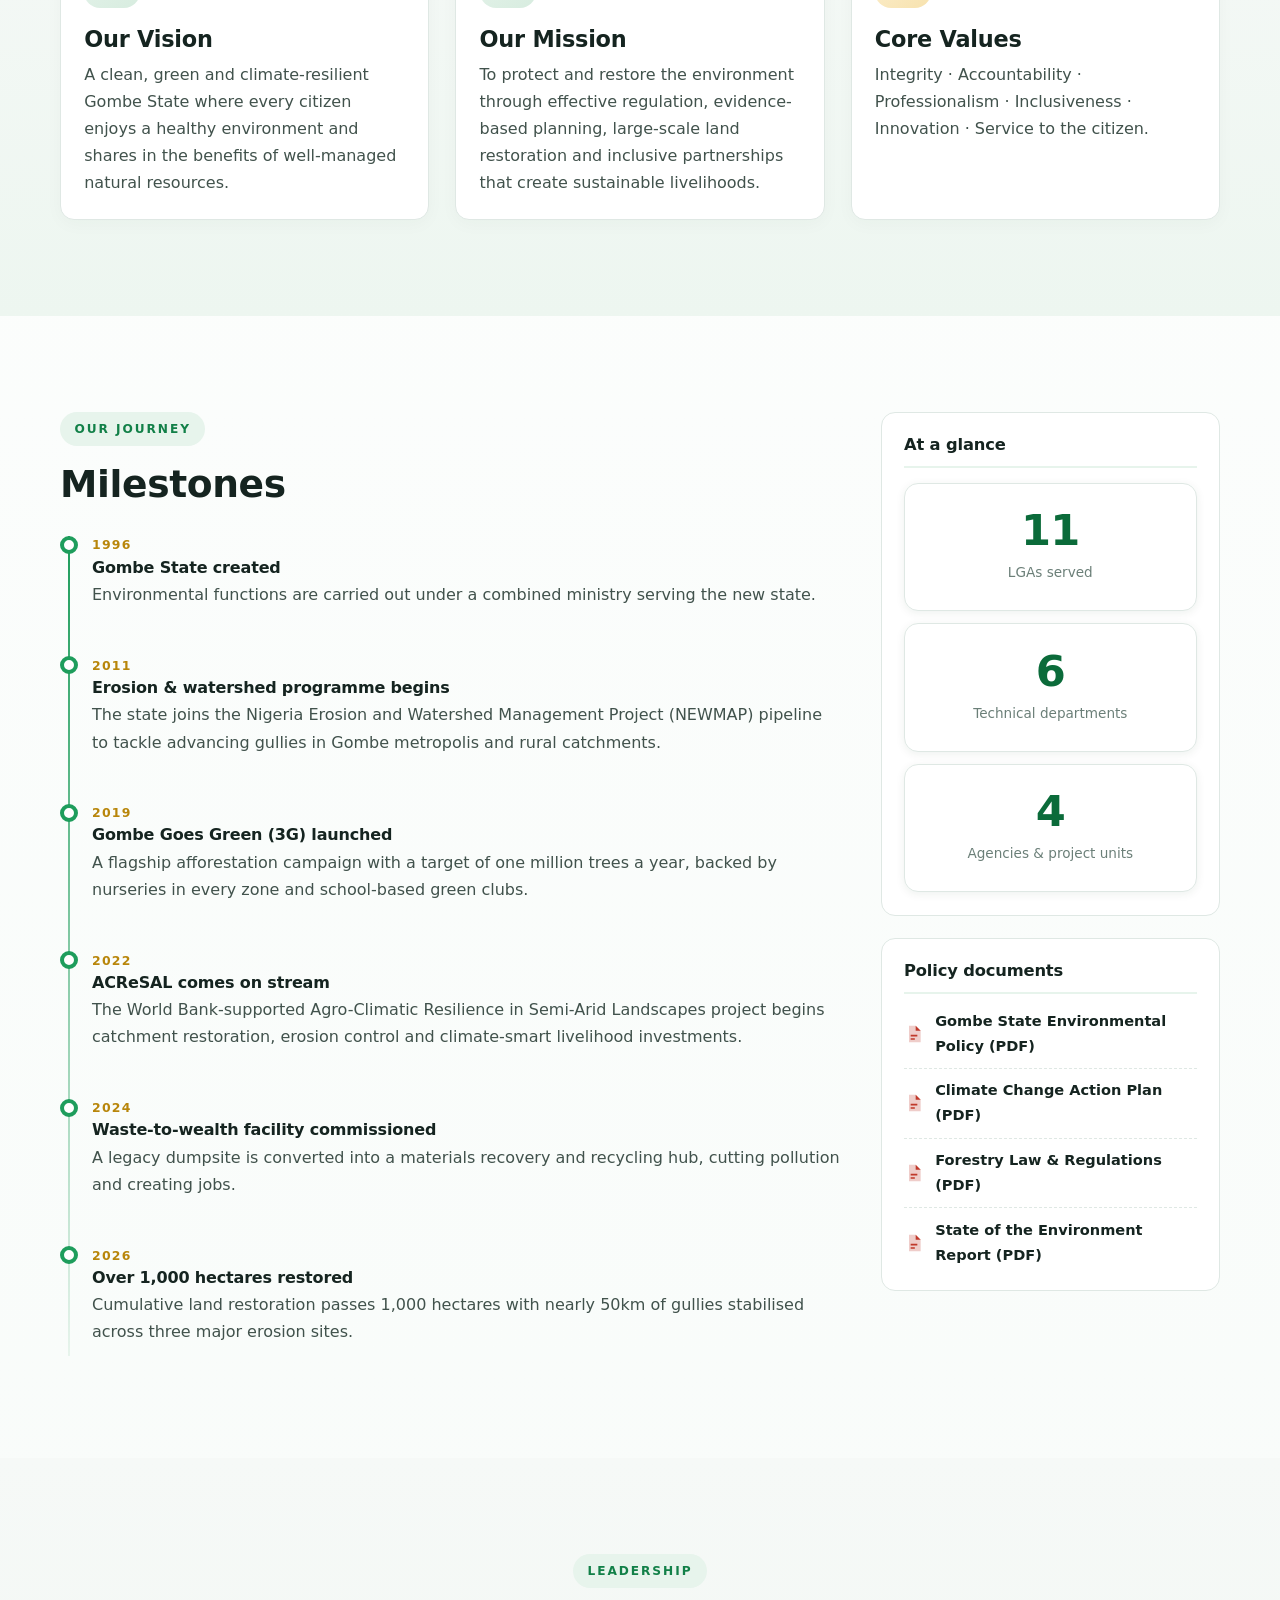
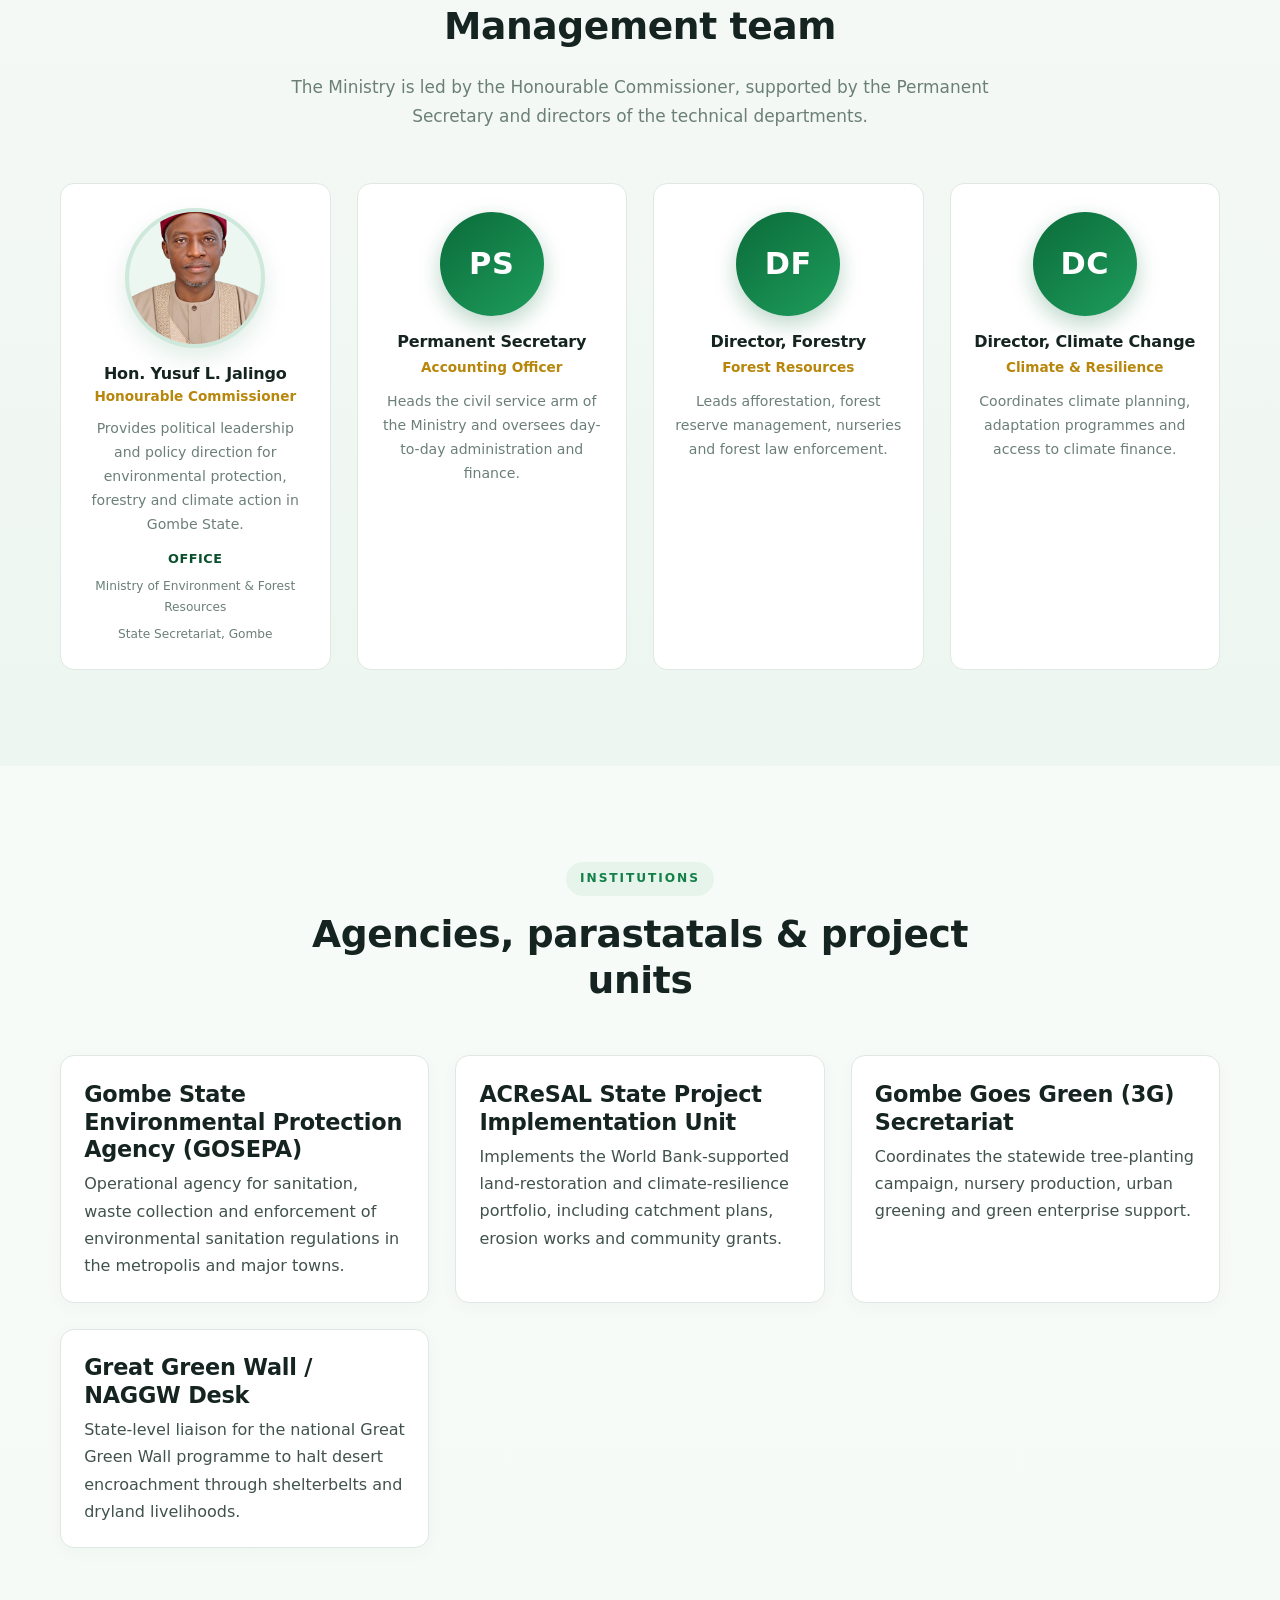
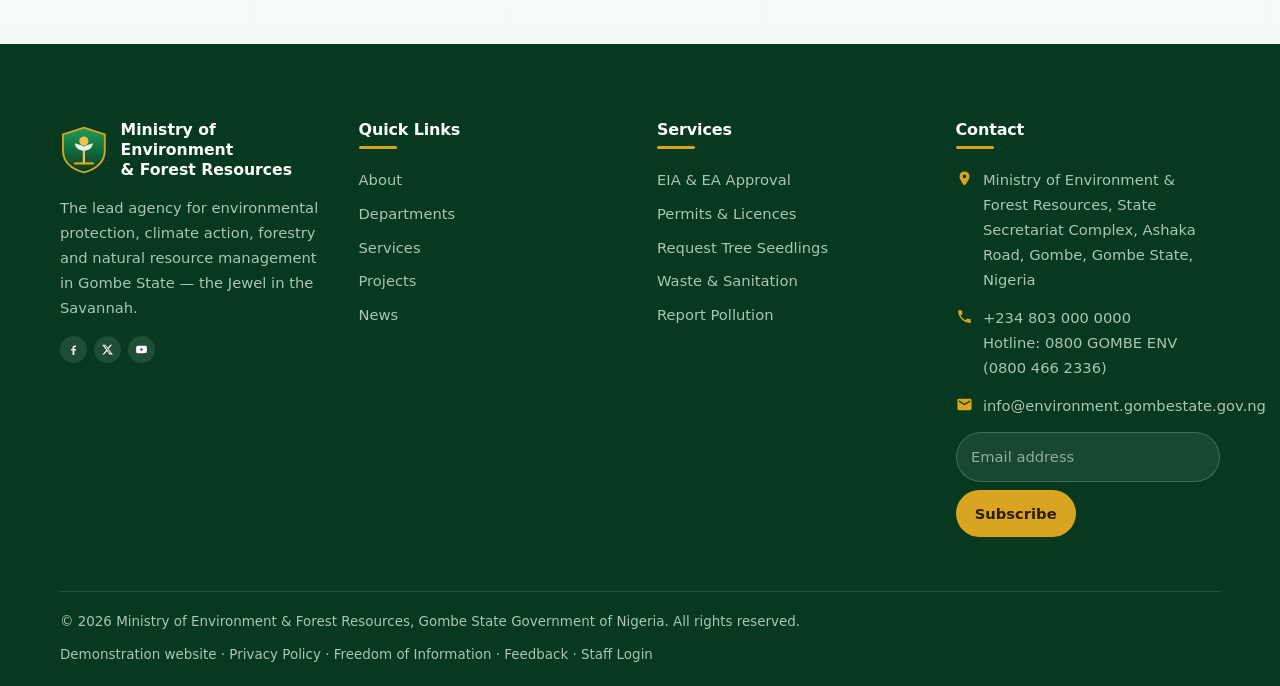
==== commit 8c046eb9: "Add complete responsive admin console (HTML/CSS/JS only) Adds a full back-office for the ministry we" ====
--- a/about.html
+++ b/about.html
@@ -267,7 +267,7 @@
     </div>
     <div class="footer-bottom">
       <span>&copy; <span data-year>2026</span> Ministry of Environment & Forest Resources, Gombe State Government of Nigeria. All rights reserved.</span>
-      <span>Demonstration website &middot; <a href="#">Privacy Policy</a> &middot; <a href="#">Freedom of Information</a> &middot; <a href="contact.html">Feedback</a></span>
+      <span>Demonstration website &middot; <a href="#">Privacy Policy</a> &middot; <a href="#">Freedom of Information</a> &middot; <a href="contact.html">Feedback</a> &middot; <a href="admin/login.html">Staff Login</a></span>
     </div>
   </div>
 </footer>
